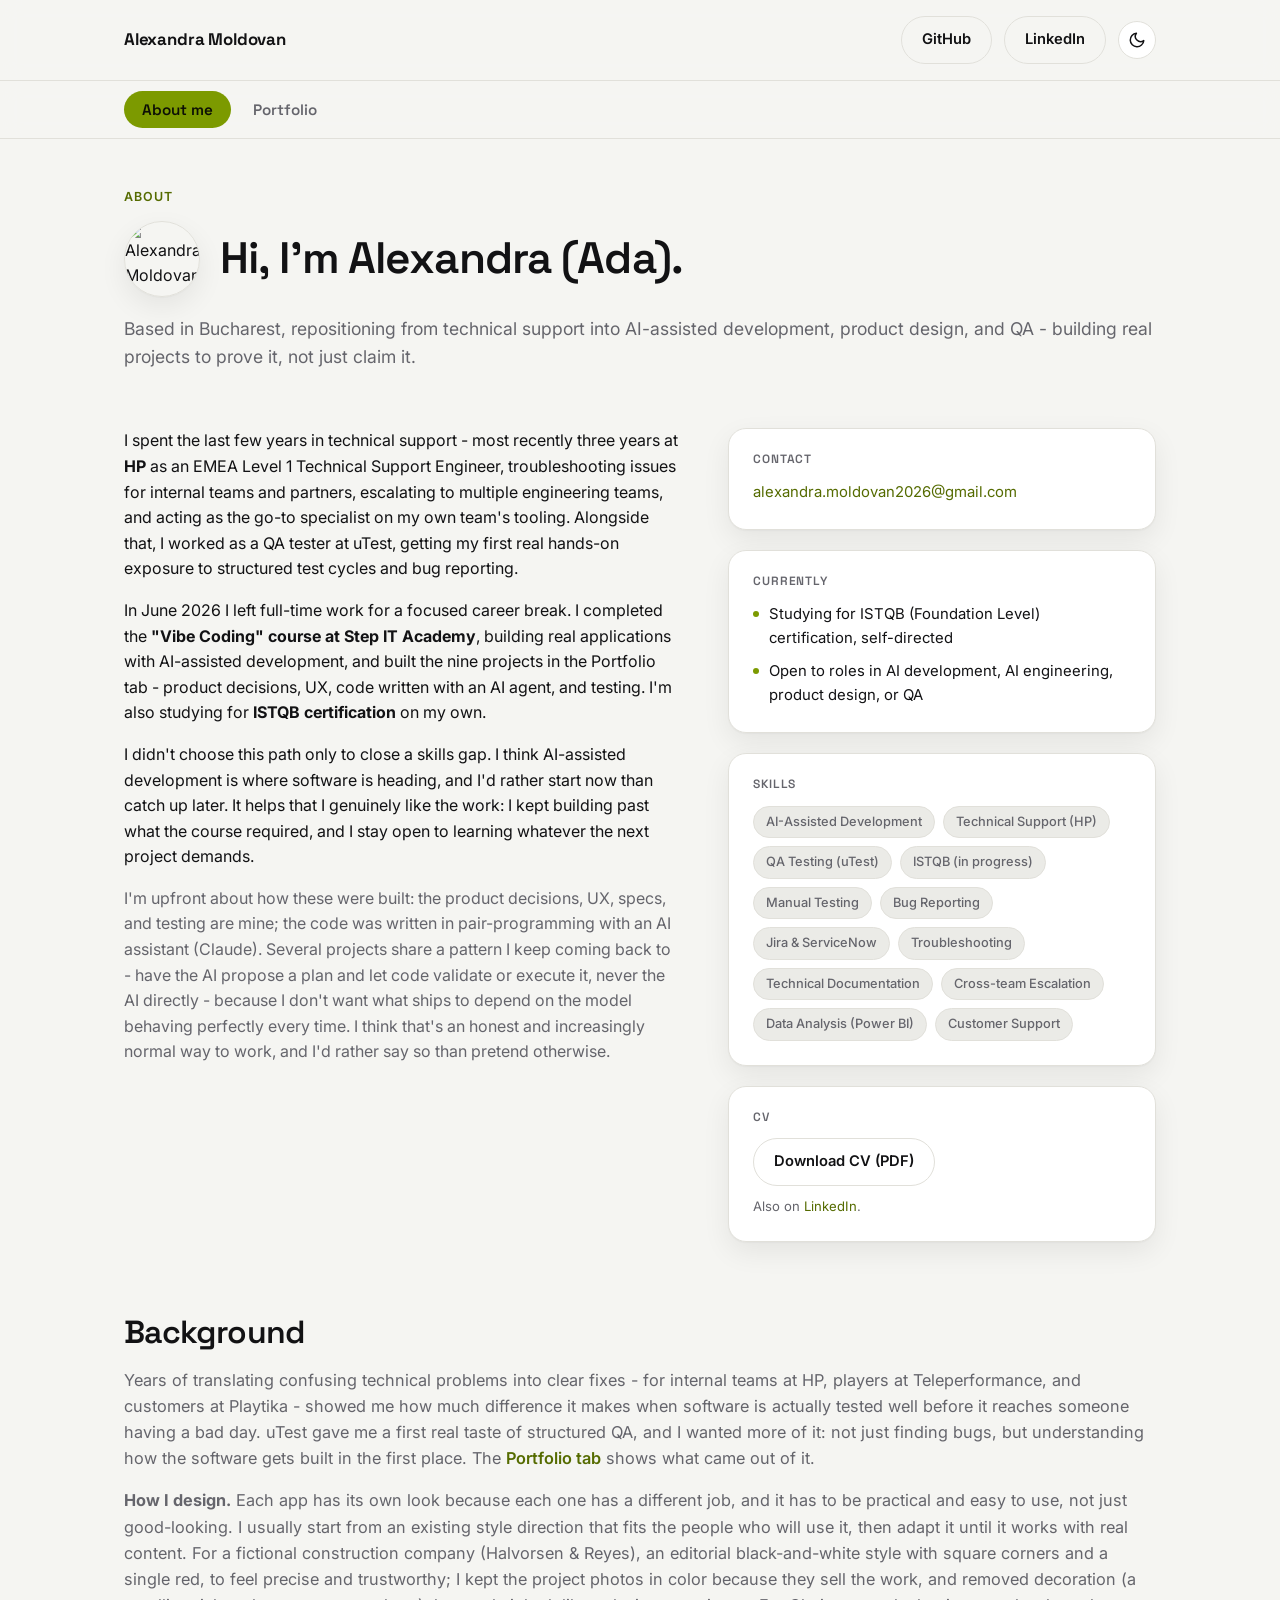
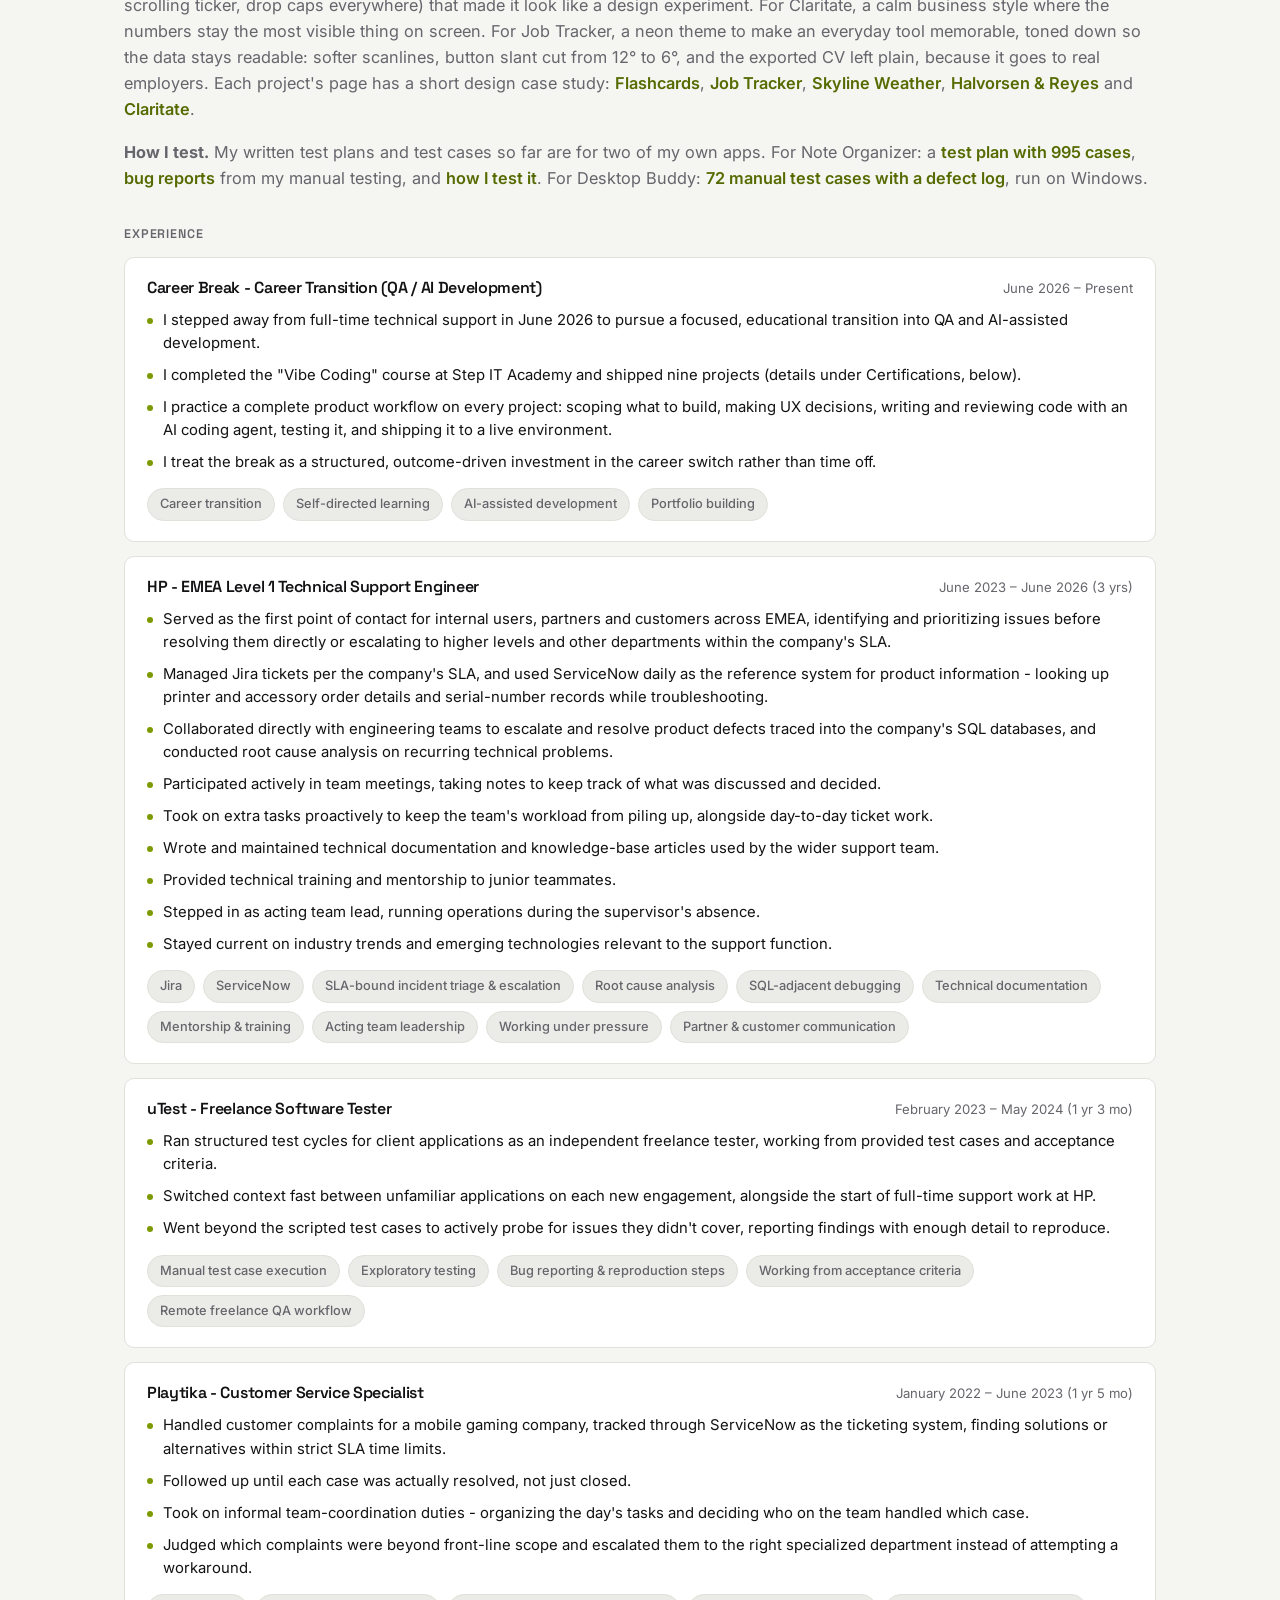
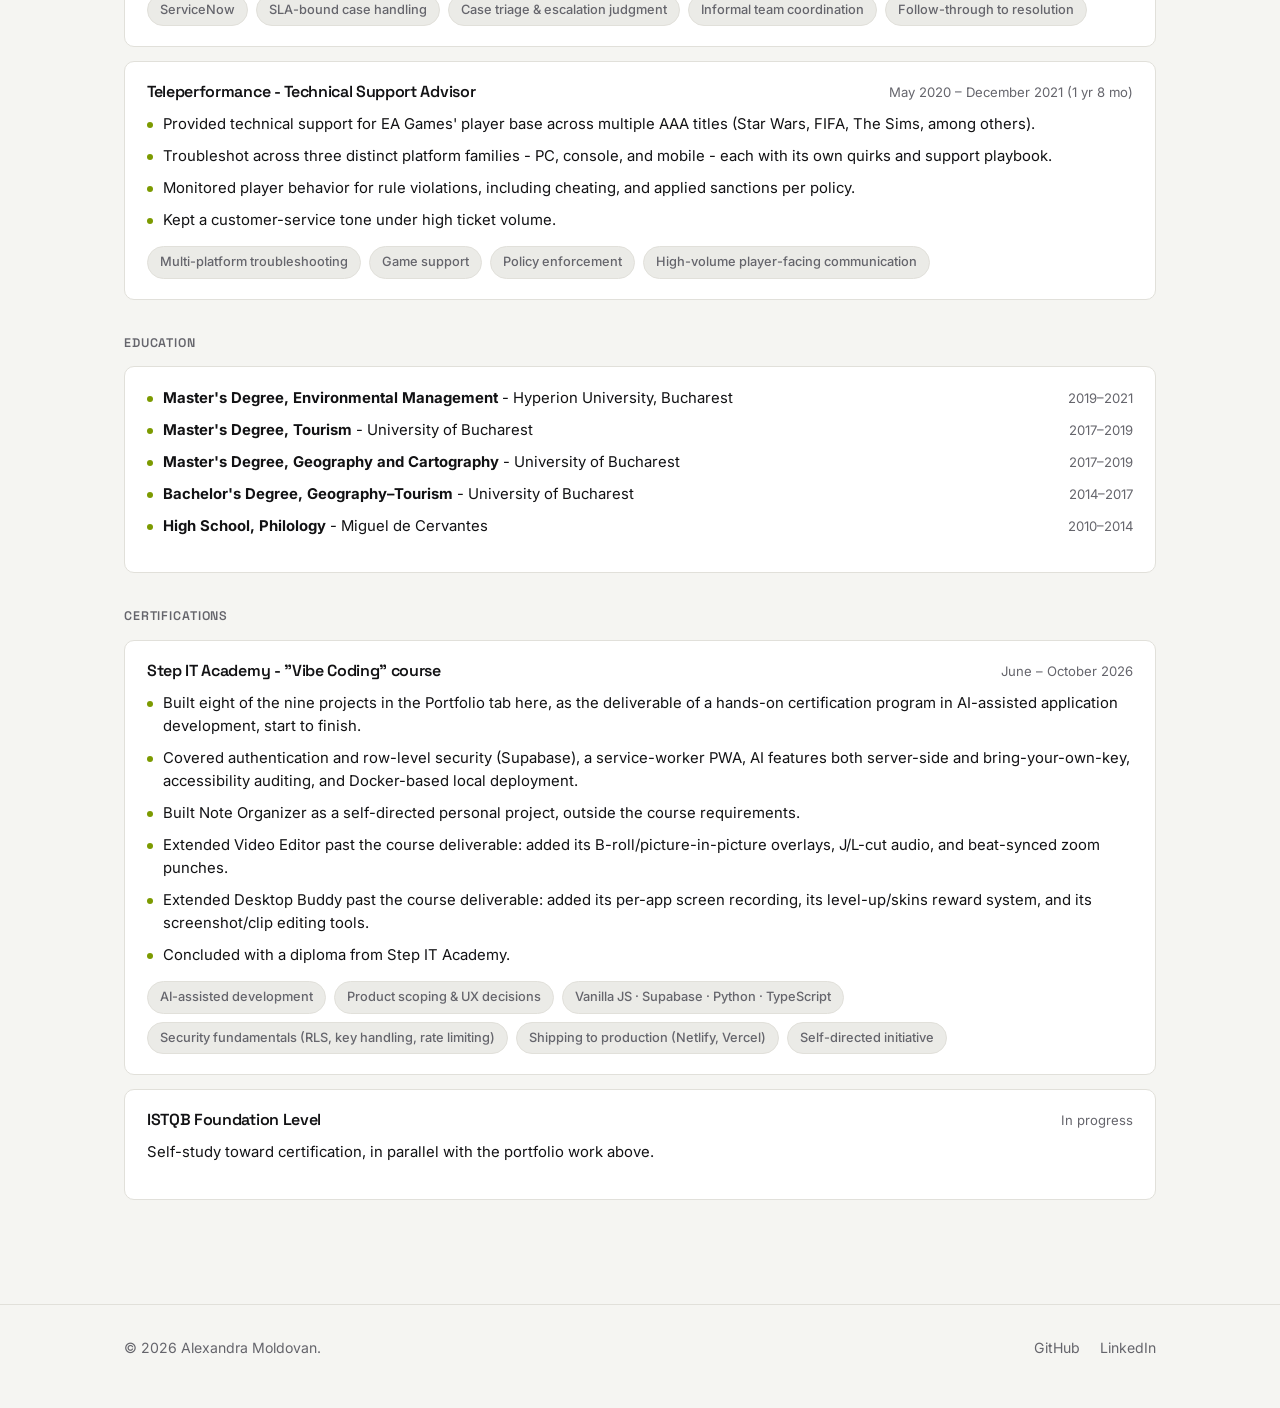
==== index.html @ 701dd420 "portfolio: Note Organizer first, then the design-led apps The Portfolio tab now lists Note Organizer" ====
<!doctype html>
<html lang="en">
<head>
<meta charset="UTF-8">
<meta name="viewport" content="width=device-width, initial-scale=1.0">
<title>Alexandra Moldovan - Portfolio</title>
<meta name="description" content="Nine self-built projects in product design, AI-assisted development and QA, by Alexandra Moldovan.">
<meta property="og:type" content="website">
<meta property="og:site_name" content="Alexandra Moldovan - Portfolio">
<meta property="og:url" content="https://alexandra-moldovan.netlify.app/">
<meta property="og:title" content="Alexandra Moldovan - Portfolio">
<meta property="og:description" content="Nine self-built projects in product design, AI-assisted development and QA, by Alexandra Moldovan.">
<meta property="og:image" content="https://alexandra-moldovan.netlify.app/images/og-cover.jpg">
<meta property="og:image:width" content="1200">
<meta property="og:image:height" content="630">
<meta name="twitter:card" content="summary_large_image">
<meta name="twitter:title" content="Alexandra Moldovan - Portfolio">
<meta name="twitter:description" content="Nine self-built projects in product design, AI-assisted development and QA, by Alexandra Moldovan.">
<meta name="twitter:image" content="https://alexandra-moldovan.netlify.app/images/og-cover.jpg">
<link rel="canonical" href="https://alexandra-moldovan.netlify.app/">

<link rel="stylesheet" href="styles.css">
<link rel="icon" href="favicon.svg" type="image/svg+xml">
</head>
<body>

<header class="site-header">
  <div class="wrap">
    <a href="index.html" class="brand">Alexandra Moldovan</a>
    <div class="header-actions">
      <a href="https://github.com/AlexandraMoldovan95" class="btn btn-ghost" target="_blank" rel="noopener">GitHub</a>
      <a href="https://www.linkedin.com/in/alexandra-moldovan-528152102/" class="btn btn-ghost" target="_blank" rel="noopener">LinkedIn</a>
      <button class="theme-toggle" type="button" aria-label="Toggle dark mode">
        <svg class="icon-moon" viewBox="0 0 24 24" fill="none" stroke="currentColor" stroke-width="2" stroke-linecap="round" stroke-linejoin="round"><path d="M21 12.79A9 9 0 1 1 11.21 3 7 7 0 0 0 21 12.79Z"/></svg>
        <svg class="icon-sun" viewBox="0 0 24 24" fill="none" stroke="currentColor" stroke-width="2" stroke-linecap="round" stroke-linejoin="round"><circle cx="12" cy="12" r="4"/><path d="M12 2v2M12 20v2M4.93 4.93l1.41 1.41M17.66 17.66l1.41 1.41M2 12h2M20 12h2M6.34 17.66l-1.41 1.41M19.07 4.93l-1.41 1.41"/></svg>
      </button>
    </div>
  </div>
</header>

<nav class="tabs-bar">
  <div class="wrap">
    <div class="tabs" role="tablist" aria-label="Site sections">
      <button class="tab-btn" role="tab" id="btn-about" data-tab="about" aria-selected="false">About me</button>
      <button class="tab-btn" role="tab" id="btn-portfolio" data-tab="portfolio" aria-selected="false">Portfolio</button>
    </div>
  </div>
</nav>

<main>
  <div class="wrap">

    <section id="panel-about" class="tab-panel" role="tabpanel" aria-labelledby="btn-about" hidden>
      <div class="tab-hero">
        <div class="eyebrow">About</div>
        <div class="identity-row">
          <img class="avatar" src="images/avatar.jpg" alt="Alexandra Moldovan">
          <h1 style="margin:0;">Hi, I'm Alexandra (Ada).</h1>
        </div>
        <p class="hero-lede">
          Based in Bucharest, repositioning from technical support into AI-assisted
          development, product design, and QA - building real projects to prove it,
          not just claim it.
        </p>
      </div>

      <div class="about-grid">
        <div class="about-bio">
          <p>
            I spent the last few years in technical support - most recently
            three years at <strong>HP</strong> as an EMEA Level&nbsp;1 Technical
            Support Engineer, troubleshooting issues for internal teams and
            partners, escalating to multiple engineering teams, and acting
            as the go-to specialist on my own team's tooling. Alongside that, I
            worked as a QA tester at uTest, getting my first
            real hands-on exposure to structured test cycles and bug reporting.
          </p>
          <p>
            In June 2026 I left full-time work for a focused career break. I
            completed the <strong>"Vibe Coding" course at Step IT Academy</strong>,
            building real applications with AI-assisted development, and built
            the nine projects in the Portfolio tab - product decisions, UX,
            code written with an AI agent, and testing.
            I'm also studying for <strong>ISTQB certification</strong> on my own.
          </p>
          <p>
            I didn't choose this path only to close a skills gap. I think
            AI-assisted development is where software is heading, and I'd
            rather start now than catch up later. It helps that I genuinely
            like the work: I kept building past what the course required, and
            I stay open to learning whatever the next project demands.
          </p>
          <p class="muted">
            I'm upfront about how these were built: the product decisions, UX,
            specs, and testing are mine; the code was written in
            pair-programming with an AI assistant (Claude). Several projects
            share a pattern I keep coming back to - have the AI propose a
            plan and let code validate or execute it, never the AI directly -
            because I don't want what ships to depend on the model behaving
            perfectly every time. I think that's an honest and increasingly
            normal way to work, and I'd rather say so than pretend otherwise.
          </p>
        </div>

        <div class="about-sidebar">
          <div class="about-card">
            <h2>Contact</h2>
            <p style="margin:0; font-size:0.93rem; color:var(--text);"><a href="mailto:alexandra.moldovan2026@gmail.com">alexandra.moldovan2026@<wbr>gmail.com</a></p><!-- <wbr>: on a 320px phone the address may break after the @ instead of widening the page -->
          </div>
          <div class="about-card">
            <h2>Currently</h2>
            <ul class="now-list">
              <li>Studying for ISTQB (Foundation Level) certification, self-directed</li>
              <li>Open to roles in AI development, AI engineering, product design, or QA</li>
            </ul>
          </div>
          <div class="about-card">
            <h2>Skills</h2>
            <div class="chip-row">
              <span class="chip">AI-Assisted Development</span>
              <span class="chip">Technical Support (HP)</span>
              <span class="chip">QA Testing (uTest)</span>
              <span class="chip">ISTQB (in progress)</span>
              <span class="chip">Manual Testing</span>
              <span class="chip">Bug Reporting</span>
              <span class="chip">Jira &amp; ServiceNow</span>
              <span class="chip">Troubleshooting</span>
              <span class="chip">Technical Documentation</span>
              <span class="chip">Cross-team Escalation</span>
              <span class="chip">Data Analysis (Power BI)</span>
              <span class="chip">Customer Support</span>
            </div>
          </div>
          <div class="about-card">
            <h2>CV</h2>
            <a href="cv/Alexandra-Moldovan-CV.pdf" class="btn btn-ghost" download>Download CV (PDF)</a>
            <p class="cv-note">Also on <a href="https://www.linkedin.com/in/alexandra-moldovan-528152102/" target="_blank" rel="noopener">LinkedIn</a>.</p>
          </div>
        </div>
      </div>

      <div class="cv-section">
        <div class="section-head">
          <h2>Background</h2>
          <p>
            Years of translating confusing technical problems into clear fixes
            - for internal teams at HP, players at Teleperformance, and
            customers at Playtika - showed me how much difference it makes
            when software is actually tested well before it reaches someone
            having a bad day. uTest gave me a first real taste of structured
            QA, and I wanted more of it: not just finding bugs, but
            understanding how the software gets built in the first place.
            The <a href="#portfolio">Portfolio tab</a> shows what came out of it.
          </p>
          <p>
            <strong>How I design.</strong> Each app has its own look because each one has a
            different job, and it has to be practical and easy to use, not just good-looking. I
            usually start from an existing style direction that fits the people who will use it,
            then adapt it until it works with real content. For a fictional construction company
            (Halvorsen &amp; Reyes), an editorial black-and-white style with square corners and a
            single red, to feel precise and trustworthy; I kept the project photos in color because
            they sell the work, and removed decoration (a scrolling ticker, drop caps everywhere)
            that made it look like a design experiment. For Claritate, a calm business style where
            the numbers stay the most visible thing on screen. For Job Tracker, a neon theme to make
            an everyday tool memorable, toned down so the data stays readable: softer scanlines,
            button slant cut from 12° to 6°, and the exported CV left plain, because it goes to real
            employers. Each project's page has a short design case study:
            <a href="projects/flashcards.html#case-study">Flashcards</a>,
            <a href="projects/job-tracker.html#case-study">Job Tracker</a>,
            <a href="projects/skyline-weather.html#case-study">Skyline Weather</a>,
            <a href="projects/halvorsen-reyes-builders.html#case-study">Halvorsen &amp; Reyes</a> and
            <a href="projects/claritate.html#case-study">Claritate</a>.
          </p>
          <p>
            <strong>How I test.</strong> My written test plans and test cases so far are for two of
            my own apps. For Note Organizer: a
            <a href="https://github.com/AlexandraMoldovan95/noteOrganizer/blob/main/qa/NoteOrganizer_TestPlan.xlsx" target="_blank" rel="noopener">test plan with 995 cases</a>,
            <a href="https://note-organizer-8f7772.netlify.app/bug-reports" target="_blank" rel="noopener">bug reports</a>
            from my manual testing, and
            <a href="https://note-organizer-8f7772.netlify.app/testing" target="_blank" rel="noopener">how I test it</a>.
            For Desktop Buddy:
            <a href="https://github.com/AlexandraMoldovan95/desktop-buddy/blob/main/docs/qa/Desktop-Buddy-Test-Cases.xlsx" target="_blank" rel="noopener">72 manual test cases with a defect log</a>,
            run on Windows.
          </p>
        </div>

        <div class="cv-block">
          <h3>Experience</h3>

          <article class="cv-entry">
            <div class="cv-entry-head">
              <h4>Career Break - Career Transition (QA / AI Development)</h4>
              <span class="cv-dates">June 2026 – Present</span>
            </div>
            <ul>
              <li>I stepped away from full-time technical support in June 2026 to pursue a focused, educational transition into QA and AI-assisted development.</li>
              <li>I completed the "Vibe Coding" course at Step&nbsp;IT Academy and shipped nine projects (details under Certifications, below).</li>
              <li>I practice a complete product workflow on every project: scoping what to build, making UX decisions, writing and reviewing code with an AI coding agent, testing it, and shipping it to a live environment.</li>
              <li>I treat the break as a structured, outcome-driven investment in the career switch rather than time off.</li>
            </ul>
            <div class="chip-row">
              <span class="chip">Career transition</span>
              <span class="chip">Self-directed learning</span>
              <span class="chip">AI-assisted development</span>
              <span class="chip">Portfolio building</span>
            </div>
          </article>

          <article class="cv-entry">
            <div class="cv-entry-head">
              <h4>HP - EMEA Level 1 Technical Support Engineer</h4>
              <span class="cv-dates">June 2023 – June 2026 (3 yrs)</span>
            </div>
            <ul>
              <li>Served as the first point of contact for internal users, partners and customers across EMEA, identifying and prioritizing issues before resolving them directly or escalating to higher levels and other departments within the company's SLA.</li>
              <li>Managed Jira tickets per the company's SLA, and used ServiceNow daily as the reference system for product information - looking up printer and accessory order details and serial-number records while troubleshooting.</li>
              <li>Collaborated directly with engineering teams to escalate and resolve product defects traced into the company's SQL databases, and conducted root cause analysis on recurring technical problems.</li>
              <li>Participated actively in team meetings, taking notes to keep track of what was discussed and decided.</li>
              <li>Took on extra tasks proactively to keep the team's workload from piling up, alongside day-to-day ticket work.</li>
              <li>Wrote and maintained technical documentation and knowledge-base articles used by the wider support team.</li>
              <li>Provided technical training and mentorship to junior teammates.</li>
              <li>Stepped in as acting team lead, running operations during the supervisor's absence.</li>
              <li>Stayed current on industry trends and emerging technologies relevant to the support function.</li>
            </ul>
            <div class="chip-row">
              <span class="chip">Jira</span>
              <span class="chip">ServiceNow</span>
              <span class="chip">SLA-bound incident triage &amp; escalation</span>
              <span class="chip">Root cause analysis</span>
              <span class="chip">SQL-adjacent debugging</span>
              <span class="chip">Technical documentation</span>
              <span class="chip">Mentorship &amp; training</span>
              <span class="chip">Acting team leadership</span>
              <span class="chip">Working under pressure</span>
              <span class="chip">Partner &amp; customer communication</span>
            </div>
          </article>

          <article class="cv-entry">
            <div class="cv-entry-head">
              <h4>uTest - Freelance Software Tester</h4>
              <span class="cv-dates">February 2023 – May 2024 (1 yr 3 mo)</span>
            </div>
            <ul>
              <li>Ran structured test cycles for client applications as an independent freelance tester, working from provided test cases and acceptance criteria.</li>
              <li>Switched context fast between unfamiliar applications on each new engagement, alongside the start of full-time support work at HP.</li>
              <li>Went beyond the scripted test cases to actively probe for issues they didn't cover, reporting findings with enough detail to reproduce.</li>
            </ul>
            <div class="chip-row">
              <span class="chip">Manual test case execution</span>
              <span class="chip">Exploratory testing</span>
              <span class="chip">Bug reporting &amp; reproduction steps</span>
              <span class="chip">Working from acceptance criteria</span>
              <span class="chip">Remote freelance QA workflow</span>
            </div>
          </article>

          <article class="cv-entry">
            <div class="cv-entry-head">
              <h4>Playtika - Customer Service Specialist</h4>
              <span class="cv-dates">January 2022 – June 2023 (1 yr 5 mo)</span>
            </div>
            <ul>
              <li>Handled customer complaints for a mobile gaming company, tracked through ServiceNow as the ticketing system, finding solutions or alternatives within strict SLA time limits.</li>
              <li>Followed up until each case was actually resolved, not just closed.</li>
              <li>Took on informal team-coordination duties - organizing the day's tasks and deciding who on the team handled which case.</li>
              <li>Judged which complaints were beyond front-line scope and escalated them to the right specialized department instead of attempting a workaround.</li>
            </ul>
            <div class="chip-row">
              <span class="chip">ServiceNow</span>
              <span class="chip">SLA-bound case handling</span>
              <span class="chip">Case triage &amp; escalation judgment</span>
              <span class="chip">Informal team coordination</span>
              <span class="chip">Follow-through to resolution</span>
            </div>
          </article>

          <article class="cv-entry">
            <div class="cv-entry-head">
              <h4>Teleperformance - Technical Support Advisor</h4>
              <span class="cv-dates">May 2020 – December 2021 (1 yr 8 mo)</span>
            </div>
            <ul>
              <li>Provided technical support for EA Games' player base across multiple AAA titles (Star Wars, FIFA, The Sims, among others).</li>
              <li>Troubleshot across three distinct platform families - PC, console, and mobile - each with its own quirks and support playbook.</li>
              <li>Monitored player behavior for rule violations, including cheating, and applied sanctions per policy.</li>
              <li>Kept a customer-service tone under high ticket volume.</li>
            </ul>
            <div class="chip-row">
              <span class="chip">Multi-platform troubleshooting</span>
              <span class="chip">Game support</span>
              <span class="chip">Policy enforcement</span>
              <span class="chip">High-volume player-facing communication</span>
            </div>
          </article>
        </div>

        <div class="cv-block">
          <h3>Education</h3>
          <article class="cv-entry">
            <ul class="cv-edu-list">
              <li>
                <div class="cv-edu-row">
                  <span><strong>Master's Degree, Environmental Management</strong> - Hyperion University, Bucharest</span>
                  <span class="cv-dates">2019–2021</span>
                </div>
              </li>
              <li>
                <div class="cv-edu-row">
                  <span><strong>Master's Degree, Tourism</strong> - University of Bucharest</span>
                  <span class="cv-dates">2017–2019</span>
                </div>
              </li>
              <li>
                <div class="cv-edu-row">
                  <span><strong>Master's Degree, Geography and Cartography</strong> - University of Bucharest</span>
                  <span class="cv-dates">2017–2019</span>
                </div>
              </li>
              <li>
                <div class="cv-edu-row">
                  <span><strong>Bachelor's Degree, Geography–Tourism</strong> - University of Bucharest</span>
                  <span class="cv-dates">2014–2017</span>
                </div>
              </li>
              <li>
                <div class="cv-edu-row">
                  <span><strong>High School, Philology</strong> - Miguel de Cervantes</span>
                  <span class="cv-dates">2010–2014</span>
                </div>
              </li>
            </ul>
          </article>
        </div>

        <div class="cv-block">
          <h3>Certifications</h3>
          <article class="cv-entry">
            <div class="cv-entry-head">
              <h4>Step IT Academy - "Vibe Coding" course</h4>
              <span class="cv-dates">June – October 2026</span>
            </div>
            <ul>
              <li>Built eight of the nine projects in the Portfolio tab here, as the deliverable of a hands-on certification program in AI-assisted application development, start to finish.</li>
              <li>Covered authentication and row-level security (Supabase), a service-worker PWA, AI features both server-side and bring-your-own-key, accessibility auditing, and Docker-based local deployment.</li>
              <li>Built Note Organizer as a self-directed personal project, outside the course requirements.</li>
              <li>Extended Video Editor past the course deliverable: added its B-roll/picture-in-picture overlays, J/L-cut audio, and beat-synced zoom punches.</li>
              <li>Extended Desktop Buddy past the course deliverable: added its per-app screen recording, its level-up/skins reward system, and its screenshot/clip editing tools.</li>
              <li>Concluded with a diploma from Step IT Academy.</li>
            </ul>
            <div class="chip-row">
              <span class="chip">AI-assisted development</span>
              <span class="chip">Product scoping &amp; UX decisions</span>
              <span class="chip">Vanilla JS · Supabase · Python · TypeScript</span>
              <span class="chip">Security fundamentals (RLS, key handling, rate limiting)</span>
              <span class="chip">Shipping to production (Netlify, Vercel)</span>
              <span class="chip">Self-directed initiative</span>
            </div>
          </article>

          <article class="cv-entry">
            <div class="cv-entry-head">
              <h4>ISTQB Foundation Level</h4>
              <span class="cv-dates">In progress</span>
            </div>
            <p>Self-study toward certification, in parallel with the portfolio work above.</p>
          </article>
        </div>
      </div>
    </section>

    <section id="panel-portfolio" class="tab-panel" role="tabpanel" aria-labelledby="btn-portfolio" hidden>
      <div class="tab-hero">
        <div class="eyebrow">Portfolio</div>
        <h1>Nine things I built, start to finish.</h1>
        <p class="hero-lede">Click any project for the full write-up: what it does, why it's built that way, and links to the code and live demo where one exists.</p>
      </div>

      <div class="project-list">

        <a class="project-row" href="projects/note-organizer.html">
          <div class="project-row-media"><img src="images/note-organizer.webp" alt="Note Organizer app screenshot" loading="lazy"></div>
          <div class="project-row-body">
            <div class="chip-row">
              <span class="chip chip-accent">Python</span>
              <span class="chip">Windows app</span>
              <span class="chip">Netlify (demo)</span>
              <span class="chip">Claude Code</span>
            </div>
            <h2>Note Organizer</h2>
            <p>A notes app for Windows that works offline: rich text, tables, checklists, repeating notes and a calendar. My most thoroughly tested project, including mutation testing - 1,455 small deliberate bugs, to check that the tests notice them. Still in development. Notes are saved as files on your computer; the project site and a browser demo are on Netlify.</p>
          </div>
          <div class="project-row-arrow"><span class="arrow-circle"><svg viewBox="0 0 24 24" fill="none" stroke="currentColor" stroke-width="2" stroke-linecap="round" stroke-linejoin="round"><path d="M5 12h14M13 6l6 6-6 6"/></svg></span></div>
        </a>

        <a class="project-row" href="projects/flashcards.html">
          <div class="project-row-media"><img src="images/flashcards.png" alt="Flashcards app screenshot" loading="lazy"></div>
          <div class="project-row-body">
            <div class="chip-row">
              <span class="chip chip-accent">Vanilla JS</span>
              <span class="chip">Data stays in your browser</span>
              <span class="chip">Netlify</span>
              <span class="chip">Your own AI key</span>
            </div>
            <h2>Flashcards</h2>
            <p>A study app that brings each card back just before you'd forget it (spaced repetition, the SM-2 method), and can write cards for you with AI if you add your own key. No account: your cards stay in your browser. Hosted on Netlify.</p>
          </div>
          <div class="project-row-arrow"><span class="arrow-circle"><svg viewBox="0 0 24 24" fill="none" stroke="currentColor" stroke-width="2" stroke-linecap="round" stroke-linejoin="round"><path d="M5 12h14M13 6l6 6-6 6"/></svg></span></div>
        </a>

        <a class="project-row" href="projects/skyline-weather.html">
          <div class="project-row-media"><img src="images/skyline-weather.webp" alt="Skyline Weather app screenshot" loading="lazy"></div>
          <div class="project-row-body">
            <div class="chip-row">
              <span class="chip chip-accent">Vanilla JS</span>
              <span class="chip">Data stays in your browser</span>
              <span class="chip">Netlify</span>
              <span class="chip">Your own API key</span>
            </div>
            <h2>Skyline Weather</h2>
            <p>Type in a city and get the live weather. Each visitor uses their own free weather key, so there's no shared key to leak or run out, and a demo with sample data needs no key at all. Hosted on Netlify.</p>
          </div>
          <div class="project-row-arrow"><span class="arrow-circle"><svg viewBox="0 0 24 24" fill="none" stroke="currentColor" stroke-width="2" stroke-linecap="round" stroke-linejoin="round"><path d="M5 12h14M13 6l6 6-6 6"/></svg></span></div>
        </a>

        <a class="project-row" href="projects/halvorsen-reyes-builders.html">
          <div class="project-row-media"><img src="images/halvorsen-reyes-builders.webp" alt="Halvorsen & Reyes Builders site screenshot" loading="lazy"></div>
          <div class="project-row-body">
            <div class="chip-row">
              <span class="chip chip-accent">Vanilla JS</span>
              <span class="chip">Supabase</span>
              <span class="chip">Netlify</span>
            </div>
            <h2>Halvorsen &amp; Reyes Builders</h2>
            <p>A one-page website for a fictional construction company, with a working quote form and a chatbot that only answers questions about the company (the AI is on for live demos; a scripted helper answers in between). Spam limits and data protection run on the server, and the AI key never reaches the browser. Data in Supabase; hosted on Netlify.</p>
          </div>
          <div class="project-row-arrow"><span class="arrow-circle"><svg viewBox="0 0 24 24" fill="none" stroke="currentColor" stroke-width="2" stroke-linecap="round" stroke-linejoin="round"><path d="M5 12h14M13 6l6 6-6 6"/></svg></span></div>
        </a>

        <a class="project-row" href="projects/desktop-buddy.html">
          <div class="project-row-media"><img src="images/desktop-buddy.png" alt="Desktop Buddy app screenshot" loading="lazy"></div>
          <div class="project-row-body">
            <div class="chip-row">
              <span class="chip chip-accent">Electron</span>
              <span class="chip">Windows app</span>
              <span class="chip">Netlify (demo)</span>
            </div>
            <h2>Desktop Buddy</h2>
            <p>A small Windows helper for testers: it records only the app you're testing, starts and stops on its own, and cuts the run into short video clips. Runs on your computer; a browser demo is on Netlify.</p>
          </div>
          <div class="project-row-arrow"><span class="arrow-circle"><svg viewBox="0 0 24 24" fill="none" stroke="currentColor" stroke-width="2" stroke-linecap="round" stroke-linejoin="round"><path d="M5 12h14M13 6l6 6-6 6"/></svg></span></div>
        </a>

        <a class="project-row" href="projects/job-tracker.html">
          <div class="project-row-media"><img src="images/job-tracker.webp" alt="Job Tracker app screenshot" loading="lazy"></div>
          <div class="project-row-body">
            <div class="chip-row">
              <span class="chip chip-accent">Vanilla JS</span>
              <span class="chip">Supabase</span>
              <span class="chip">Netlify</span>
              <span class="chip">Installable (PWA)</span>
              <span class="chip">Stripe (test mode)</span>
            </div>
            <h2>Job Tracker</h2>
            <p>Track job applications, companies and replies in one place. Each person sees only their own data, and the database itself enforces that, not just the screen. A test-mode Stripe button shows a checkout; no real payment. Data in Supabase; hosted on Netlify.</p>
          </div>
          <div class="project-row-arrow"><span class="arrow-circle"><svg viewBox="0 0 24 24" fill="none" stroke="currentColor" stroke-width="2" stroke-linecap="round" stroke-linejoin="round"><path d="M5 12h14M13 6l6 6-6 6"/></svg></span></div>
        </a>

        <a class="project-row" href="projects/claritate.html">
          <div class="project-row-media"><img src="images/claritate.jpg" alt="Claritate app screenshot" loading="lazy" style="object-position: left center;"></div>
          <div class="project-row-body">
            <div class="chip-row">
              <span class="chip chip-accent">TypeScript</span>
              <span class="chip">Vercel</span>
              <span class="chip">Upstash Redis</span>
              <span class="chip">UI in Romanian</span>
            </div>
            <h2>Claritate</h2>
            <p>Upload a sales spreadsheet (CSV or Excel) and get six ready-made dashboards, a pivot table and a comparison of two files. It cleans the data by itself and answers questions in Romanian - all by code, no AI model involved.</p>
          </div>
          <div class="project-row-arrow"><span class="arrow-circle"><svg viewBox="0 0 24 24" fill="none" stroke="currentColor" stroke-width="2" stroke-linecap="round" stroke-linejoin="round"><path d="M5 12h14M13 6l6 6-6 6"/></svg></span></div>
        </a>

        <a class="project-row" href="projects/document-embedding-studio.html">
          <div class="project-row-media">
            <svg class="pipeline-diagram" viewBox="0 0 960 600" preserveAspectRatio="xMidYMid slice" xmlns="http://www.w3.org/2000/svg" role="img" aria-label="Document ingestion pipeline: document to chunks to embeddings to vector database">
              <rect x="0" y="0" width="960" height="600" fill="var(--surface-2)"/>
              <g fill="var(--border)">
                <circle cx="60" cy="60" r="2"/><circle cx="120" cy="60" r="2"/><circle cx="180" cy="60" r="2"/>
                <circle cx="60" cy="120" r="2"/><circle cx="120" cy="120" r="2"/><circle cx="180" cy="120" r="2"/>
                <circle cx="780" cy="480" r="2"/><circle cx="840" cy="480" r="2"/><circle cx="900" cy="480" r="2"/>
                <circle cx="780" cy="540" r="2"/><circle cx="840" cy="540" r="2"/><circle cx="900" cy="540" r="2"/>
              </g>
              <line x1="150" y1="300" x2="810" y2="300" stroke="var(--border)" stroke-width="2" stroke-dasharray="2 8" stroke-linecap="round"/>
              <g transform="translate(80,230)">
                <rect x="0" y="0" width="110" height="140" rx="10" fill="var(--surface)" stroke="var(--border)" stroke-width="2"/>
                <path d="M70 0 L110 40 L70 40 Z" fill="var(--border)"/>
                <line x1="20" y1="60" x2="90" y2="60" stroke="var(--text-muted)" stroke-width="4" stroke-linecap="round"/>
                <line x1="20" y1="78" x2="90" y2="78" stroke="var(--text-muted)" stroke-width="4" stroke-linecap="round" opacity="0.7"/>
                <line x1="20" y1="96" x2="70" y2="96" stroke="var(--text-muted)" stroke-width="4" stroke-linecap="round" opacity="0.5"/>
              </g>
              <text x="135" y="410" text-anchor="middle" font-family="Space Grotesk, sans-serif" font-size="22" font-weight="600" fill="var(--text)">Document</text>
              <text x="135" y="434" text-anchor="middle" font-family="Inter, sans-serif" font-size="15" fill="var(--text-muted)">PDF · DOCX · MD · TXT</text>
              <path d="M 220 300 L 262 300" stroke="var(--text-muted)" stroke-width="2.5" marker-end="url(#arrowhead)"/>
              <g transform="translate(300,255)">
                <rect x="18" y="0" width="90" height="34" rx="7" fill="var(--surface)" stroke="var(--border)" stroke-width="2"/>
                <rect x="8" y="42" width="90" height="34" rx="7" fill="var(--surface)" stroke="var(--border)" stroke-width="2"/>
                <rect x="0" y="84" width="90" height="34" rx="7" fill="var(--surface)" stroke="var(--accent)" stroke-width="2.5"/>
              </g>
              <text x="355" y="410" text-anchor="middle" font-family="Space Grotesk, sans-serif" font-size="22" font-weight="600" fill="var(--text)">Chunks</text>
              <text x="355" y="434" text-anchor="middle" font-family="Inter, sans-serif" font-size="15" fill="var(--text-muted)">overlapping windows</text>
              <path d="M 440 300 L 482 300" stroke="var(--text-muted)" stroke-width="2.5" marker-end="url(#arrowhead)"/>
              <g transform="translate(520,240)">
                <circle cx="60" cy="60" r="58" fill="none" stroke="var(--border)" stroke-width="2"/>
                <circle cx="60" cy="60" r="5" fill="var(--accent)"/>
                <circle cx="90" cy="30" r="5" fill="var(--accent)"/>
                <circle cx="30" cy="35" r="5" fill="var(--accent)"/>
                <circle cx="95" cy="85" r="5" fill="var(--accent)"/>
                <circle cx="25" cy="90" r="5" fill="var(--accent)"/>
                <line x1="60" y1="60" x2="90" y2="30" stroke="var(--accent)" stroke-width="1.5" opacity="0.6"/>
                <line x1="60" y1="60" x2="30" y2="35" stroke="var(--accent)" stroke-width="1.5" opacity="0.6"/>
                <line x1="60" y1="60" x2="95" y2="85" stroke="var(--accent)" stroke-width="1.5" opacity="0.6"/>
                <line x1="60" y1="60" x2="25" y2="90" stroke="var(--accent)" stroke-width="1.5" opacity="0.6"/>
              </g>
              <text x="580" y="410" text-anchor="middle" font-family="Space Grotesk, sans-serif" font-size="22" font-weight="600" fill="var(--text)">Embed</text>
              <text x="580" y="434" text-anchor="middle" font-family="Inter, sans-serif" font-size="15" fill="var(--text-muted)">local model, 384-dim</text>
              <path d="M 668 300 L 710 300" stroke="var(--text-muted)" stroke-width="2.5" marker-end="url(#arrowhead)"/>
              <g transform="translate(740,235)">
                <path d="M0 18 a60 18 0 1 0 120 0 a60 18 0 1 0 -120 0" fill="var(--surface)" stroke="var(--border)" stroke-width="2"/>
                <path d="M0 18 L0 110 a60 18 0 0 0 120 0 L120 18" fill="var(--surface)" stroke="var(--border)" stroke-width="2"/>
                <path d="M0 18 a60 18 0 0 0 120 0" fill="none" stroke="var(--border)" stroke-width="2"/>
                <path d="M0 64 a60 18 0 0 0 120 0" fill="none" stroke="var(--accent)" stroke-width="2" opacity="0.8"/>
              </g>
              <text x="800" y="410" text-anchor="middle" font-family="Space Grotesk, sans-serif" font-size="22" font-weight="600" fill="var(--text)">Vector DB</text>
              <text x="800" y="434" text-anchor="middle" font-family="Inter, sans-serif" font-size="15" fill="var(--text-muted)">ChromaDB, persistent</text>
              <defs>
                <marker id="arrowhead" markerWidth="10" markerHeight="10" refX="6" refY="3" orient="auto">
                  <path d="M0,0 L6,3 L0,6 Z" fill="var(--text-muted)"/>
                </marker>
              </defs>
            </svg>
          </div>
          <div class="project-row-body">
            <div class="chip-row">
              <span class="chip chip-accent">Docker</span>
              <span class="chip">ChromaDB</span>
              <span class="chip">Netlify (demo)</span>
              <span class="chip">Your own AI key</span>
            </div>
            <h2>Document Embedding Studio</h2>
            <p>Drop in your own documents (PDF, Word, notes), then search them or ask an AI questions that it answers from those files. Everything is prepared on your own computer (the first half of a RAG pipeline). The full app runs locally in Docker; a walkthrough with sample data is on Netlify.</p>
          </div>
          <div class="project-row-arrow"><span class="arrow-circle"><svg viewBox="0 0 24 24" fill="none" stroke="currentColor" stroke-width="2" stroke-linecap="round" stroke-linejoin="round"><path d="M5 12h14M13 6l6 6-6 6"/></svg></span></div>
        </a>

        <a class="project-row" href="projects/video-editor.html">
          <div class="project-row-media"><img src="images/video-editor.jpg" alt="Video Editor app screenshot" loading="lazy"></div>
          <div class="project-row-body">
            <div class="chip-row">
              <span class="chip chip-accent">Python</span>
              <span class="chip">FastAPI</span>
              <span class="chip">ffmpeg</span>
              <span class="chip">Vercel (demo)</span>
            </div>
            <h2>Video Editor</h2>
            <p>Turns your raw clips and photos into a short vertical video for social media. The AI proposes the edit; the code checks it and renders it with ffmpeg, so a bad AI answer is caught before anything is rendered. The full app runs on your computer (it needs ffmpeg and your own Anthropic key); a demo of the screens and edit plans is on Vercel.</p>
          </div>
          <div class="project-row-arrow"><span class="arrow-circle"><svg viewBox="0 0 24 24" fill="none" stroke="currentColor" stroke-width="2" stroke-linecap="round" stroke-linejoin="round"><path d="M5 12h14M13 6l6 6-6 6"/></svg></span></div>
        </a>

      </div>
    </section>

  </div>
</main>

<footer class="site-footer">
  <div class="wrap">
    <span>&copy; 2026 Alexandra Moldovan.</span>
    <div class="footer-links">
      <a href="https://github.com/AlexandraMoldovan95" target="_blank" rel="noopener">GitHub</a>
      <a href="https://www.linkedin.com/in/alexandra-moldovan-528152102/" target="_blank" rel="noopener">LinkedIn</a>
    </div>
  </div>
</footer>

<script src="script.js"></script>
</body>
</html>
---- styles.css ----
/* ============================================================
   Alexandra Moldovan - Portfolio
   Shared styles for the hub and every project detail page.
   ============================================================ */

@import url('https://fonts.googleapis.com/css2?family=Space+Grotesk:wght@500;600;700&family=Inter:wght@400;500;600;700&display=swap');

:root {
  --bg: #f5f5f2;
  --surface: #ffffff;
  --surface-2: #ebebe7;
  --border: #e1e0da;
  --text: #121214;
  --text-muted: #65656c;
  --accent: #7c9a00;
  /* The accent as TEXT (links, eyebrows, accent chips). #7c9a00 is fine as a button background
     with dark text, but as text on the light page it measured 2.97:1; this darker olive passes AA. */
  --accent-text: #556b00;
  --accent-bright: #a6d60d;
  --accent-ink: #0c0f05;
  --accent-soft: #eef6d2;
  --shadow: 0 1px 2px rgba(18, 18, 20, 0.04), 0 10px 28px rgba(18, 18, 20, 0.07);
  --radius-sm: 10px;
  --radius-md: 18px;
  --radius-lg: 26px;
  --max-width: 1080px;
  --ease: cubic-bezier(0.22, 1, 0.36, 1);
  color-scheme: light;
}

:root[data-theme="dark"] {
  --accent-text: #c6ff4d;
  --bg: #0a0b0d;
  --surface: #15171a;
  --surface-2: #1d2023;
  --border: #292c30;
  --text: #f2f3ef;
  --text-muted: #9a9da4;
  --accent: #c6ff4d;
  --accent-bright: #c6ff4d;
  --accent-ink: #0a0b05;
  --accent-soft: #212c0c;
  --shadow: 0 1px 2px rgba(0, 0, 0, 0.35), 0 16px 36px rgba(0, 0, 0, 0.4);
  color-scheme: dark;
}

@media (prefers-color-scheme: dark) {
  :root:not([data-theme="light"]) {
    --accent-text: #c6ff4d;
    --bg: #0a0b0d;
    --surface: #15171a;
    --surface-2: #1d2023;
    --border: #292c30;
    --text: #f2f3ef;
    --text-muted: #9a9da4;
    --accent: #c6ff4d;
    --accent-bright: #c6ff4d;
    --accent-ink: #0a0b05;
    --accent-soft: #212c0c;
    --shadow: 0 1px 2px rgba(0, 0, 0, 0.35), 0 16px 36px rgba(0, 0, 0, 0.4);
    color-scheme: dark;
  }
}

* { box-sizing: border-box; }
html { scroll-behavior: smooth; }

@media (prefers-reduced-motion: reduce) {
  html { scroll-behavior: auto; }
  * { animation-duration: 0.001ms !important; animation-iteration-count: 1 !important; transition-duration: 0.001ms !important; }
}

body {
  margin: 0;
  background: var(--bg);
  color: var(--text);
  font-family: 'Inter', -apple-system, BlinkMacSystemFont, 'Segoe UI', sans-serif;
  font-size: 16px;
  line-height: 1.6;
  -webkit-font-smoothing: antialiased;
  transition: background-color 0.2s ease, color 0.2s ease;
}

h1, h2, h3, h4 {
  font-family: 'Space Grotesk', 'Inter', sans-serif;
  font-weight: 600;
  line-height: 1.15;
  margin: 0 0 0.5em;
  letter-spacing: -0.02em;
}

p { margin: 0 0 1em; }
a { color: var(--accent-text); text-decoration: none; }
:root[data-theme="dark"] a,
@media (prefers-color-scheme: dark) { a { color: var(--accent-text); } }
a:hover { text-decoration: underline; }
code { background: var(--surface-2); padding: 0.1em 0.4em; border-radius: 4px; font-size: 0.9em; }
img { max-width: 100%; display: block; }

.wrap {
  max-width: var(--max-width);
  margin: 0 auto;
  padding: 0 24px;
}

/* ---------- Header ---------- */

.site-header {
  position: sticky;
  top: 0;
  z-index: 30;
  background: color-mix(in srgb, var(--bg) 85%, transparent);
  backdrop-filter: blur(10px);
  border-bottom: 1px solid var(--border);
}

.site-header .wrap {
  display: flex;
  align-items: center;
  justify-content: space-between;
  padding-top: 16px;
  padding-bottom: 16px;
  gap: 16px;
}

.brand {
  font-family: 'Space Grotesk', sans-serif;
  font-weight: 700;
  font-size: 1.05rem;
  color: var(--text);
  letter-spacing: -0.01em;
}
.brand:hover { text-decoration: none; opacity: 0.8; }

.header-actions { display: flex; align-items: center; gap: 12px; }
/* Phones: GitHub, LinkedIn and the theme button need 255px at full size, which pushed the
   page sideways below 375px. Smaller buttons fit beside the name from about 330px; below
   that the buttons move under the name instead of sticking out. flex-basis 0 lets the name
   break onto two lines before the buttons wrap (wrapping goes by the name's full width
   otherwise); flex-grow 1 puts it back on one line once it has a row to itself. */
@media (max-width: 420px) {
  .site-header .wrap { flex-wrap: wrap; gap: 8px 12px; }
  .brand { flex: 1 1 0; }
  .header-actions { gap: 8px; }
  .header-actions .btn { padding: 8px 12px; font-size: 0.85rem; }
}

.theme-toggle {
  display: inline-flex;
  align-items: center;
  justify-content: center;
  width: 38px;
  height: 38px;
  border-radius: 50%;
  border: 1px solid var(--border);
  background: var(--surface);
  cursor: pointer;
  color: var(--text);
  transition: border-color 0.15s var(--ease), transform 0.15s var(--ease);
}
.theme-toggle:hover { border-color: var(--accent); transform: translateY(-1px) rotate(-8deg); }
.theme-toggle svg { width: 18px; height: 18px; }
.theme-toggle .icon-sun { display: none; }
:root[data-theme="dark"] .theme-toggle .icon-moon { display: none; }
:root[data-theme="dark"] .theme-toggle .icon-sun { display: block; }

/* ---------- Tabs ---------- */

.tabs-bar {
  position: sticky;
  top: 70px;
  z-index: 25;
  background: color-mix(in srgb, var(--bg) 85%, transparent);
  backdrop-filter: blur(10px);
  border-bottom: 1px solid var(--border);
}

.tabs {
  display: flex;
  gap: 4px;
  padding: 10px 0;
}

.tab-btn {
  appearance: none;
  border: none;
  background: transparent;
  color: var(--text-muted);
  font-family: 'Space Grotesk', sans-serif;
  font-weight: 600;
  font-size: 0.95rem;
  padding: 9px 18px;
  border-radius: 999px;
  cursor: pointer;
  transition: background-color 0.18s var(--ease), color 0.18s var(--ease);
}

.tab-btn:hover { color: var(--text); background: var(--surface-2); }

.tab-btn[aria-selected="true"] {
  background: var(--accent);
  color: var(--accent-ink);
}

.tab-panel { animation: panel-in 0.32s var(--ease); }
.tab-panel[hidden] { display: none; }

@keyframes panel-in {
  from { opacity: 0; transform: translateY(8px); }
  to { opacity: 1; transform: translateY(0); }
}

/* ---------- Buttons / chips ---------- */

.btn {
  display: inline-flex;
  align-items: center;
  gap: 8px;
  padding: 11px 20px;
  border-radius: 999px;
  font-weight: 600;
  font-size: 0.92rem;
  border: 1px solid transparent;
  cursor: pointer;
  transition: transform 0.15s var(--ease), opacity 0.15s var(--ease), border-color 0.15s var(--ease);
}
.btn:hover { text-decoration: none; transform: translateY(-1px); }

.btn-accent { background: var(--accent); color: var(--accent-ink); }
.btn-accent:hover { opacity: 0.9; }

.btn-ghost { background: transparent; color: var(--text); border-color: var(--border); }
.btn-ghost:hover { border-color: var(--accent); color: var(--accent-text); }

.btn-disabled, .btn-disabled:hover {
  opacity: 0.5;
  cursor: not-allowed;
  transform: none;
  border-color: var(--border);
  color: var(--text-muted);
  text-decoration: none;
}

.chip {
  display: inline-flex;
  align-items: center;
  padding: 5px 12px;
  border-radius: 999px;
  background: var(--surface-2);
  color: var(--text-muted);
  font-size: 0.8rem;
  font-weight: 500;
  border: 1px solid var(--border);
}
.chip-accent { background: var(--accent-soft); color: var(--accent-text); border-color: transparent; }
.chip-row { display: flex; flex-wrap: wrap; gap: 8px; }

/* ---------- Section scaffolding / tab-hero ---------- */

main > .wrap, .tab-panel { padding-top: 0; }

.tab-hero { padding: 48px 0 40px; }

.identity-row {
  display: flex;
  align-items: center;
  gap: 20px;
  margin-bottom: 18px;
}

.avatar {
  width: 76px;
  height: 76px;
  border-radius: 50%;
  object-fit: cover;
  border: 1px solid var(--border);
  box-shadow: var(--shadow);
  flex: none;
}

.avatar-placeholder {
  width: 76px;
  height: 76px;
  border-radius: 50%;
  flex: none;
  display: flex;
  align-items: center;
  justify-content: center;
  background: var(--accent-soft);
  color: var(--accent-text);
  font-family: 'Space Grotesk', sans-serif;
  font-weight: 700;
  font-size: 1.4rem;
  border: 1px solid var(--border);
}

.eyebrow {
  text-transform: uppercase;
  letter-spacing: 0.08em;
  font-size: 0.78rem;
  font-weight: 600;
  color: var(--accent-text);
  margin-bottom: 14px;
}
.tab-hero h1 { font-size: clamp(1.9rem, 4vw, 2.75rem); }
.hero-lede { font-size: 1.1rem; color: var(--text-muted); }


/* ---------- About ---------- */

.about-grid {
  display: grid;
  grid-template-columns: 1.3fr 1fr;
  gap: 48px;
  align-items: start;
  padding-bottom: 72px;
}

.about-bio p { color: var(--text); }
.about-bio p.muted { color: var(--text-muted); }

.about-card {
  background: var(--surface);
  border: 1px solid var(--border);
  border-radius: var(--radius-md);
  padding: 24px;
  box-shadow: var(--shadow);
}
.about-card + .about-card { margin-top: 20px; }

/* Card labels are h2 (next level after the About tab's h1); they only look small. */
.about-card h2 {
  font-size: 0.75rem;
  text-transform: uppercase;
  letter-spacing: 0.07em;
  color: var(--text-muted);
  margin-bottom: 14px;
}

.now-list { list-style: none; margin: 0; padding: 0; display: grid; gap: 10px; }
.now-list li { display: flex; gap: 10px; font-size: 0.93rem; color: var(--text); }
.now-list li::before {
  content: '';
  flex: none;
  width: 6px;
  height: 6px;
  border-radius: 50%;
  background: var(--accent);
  margin-top: 8px;
}

.cv-note { font-size: 0.82rem; color: var(--text-muted); margin: 10px 0 0; }

@media (max-width: 760px) {
  .about-grid { grid-template-columns: 1fr; }
}

.cv-section { padding-bottom: 48px; }
.cv-section .section-head p + p { margin-top: 14px; }
.cv-section .section-head a { color: var(--accent-text); font-weight: 600; }

.cv-block { margin-top: 36px; }
.cv-block > h3 {
  font-size: 0.78rem;
  text-transform: uppercase;
  letter-spacing: 0.07em;
  color: var(--text-muted);
  margin-bottom: 16px;
}

.cv-entry {
  background: var(--surface);
  border: 1px solid var(--border);
  border-radius: var(--radius-sm);
  padding: 20px 22px;
}
.cv-entry + .cv-entry { margin-top: 14px; }

.cv-entry-head {
  display: flex;
  justify-content: space-between;
  align-items: baseline;
  gap: 12px;
  flex-wrap: wrap;
  margin-bottom: 10px;
}
.cv-entry-head h4 { font-size: 1rem; margin: 0; color: var(--text); }
.cv-dates { font-size: 0.82rem; color: var(--text-muted); white-space: nowrap; }

.cv-entry p { font-size: 0.93rem; color: var(--text); line-height: 1.6; margin: 0 0 14px; }
.cv-entry ul {
  list-style: none;
  margin: 0 0 14px;
  padding: 0;
  display: grid;
  gap: 9px;
}
.cv-entry ul li {
  font-size: 0.93rem;
  color: var(--text);
  line-height: 1.55;
  padding-left: 16px;
  position: relative;
}
.cv-entry ul li::before {
  content: '';
  position: absolute;
  left: 0;
  top: 0.6em;
  width: 6px;
  height: 6px;
  border-radius: 50%;
  background: var(--accent);
}
.cv-entry .chip-row { margin-top: 2px; }

.cv-edu-list { list-style: none; margin: 0; padding: 0; display: grid; gap: 12px; }
.cv-edu-list li {
  font-size: 0.93rem;
  color: var(--text);
  padding-left: 16px;
  position: relative;
}
.cv-edu-list li::before {
  content: '';
  position: absolute;
  left: 0;
  top: 0.55em;
  width: 6px;
  height: 6px;
  border-radius: 50%;
  background: var(--accent);
}
.cv-edu-row {
  display: flex;
  justify-content: space-between;
  align-items: baseline;
  gap: 12px;
  flex-wrap: wrap;
}

/* Staggered entrance when the About tab activates. [hidden] -> display:none
   means this plays from scratch every time the panel is shown (same trick
   .tab-panel's own panel-in animation already relies on) - no JS needed.
   Short and gentle on purpose: this is a professional portfolio, not a
   landing page, so the motion should read as polish, not a showpiece. */
@keyframes about-fade-up {
  from { opacity: 0; transform: translateY(14px); }
  to { opacity: 1; transform: translateY(0); }
}
#panel-about .identity-row,
#panel-about .hero-lede,
#panel-about .about-bio > p,
#panel-about .about-sidebar .about-card {
  animation: about-fade-up 0.5s var(--ease) both;
}
#panel-about .identity-row { animation-delay: 0.02s; }
#panel-about .hero-lede { animation-delay: 0.08s; }
#panel-about .about-bio > p:nth-child(1) { animation-delay: 0.14s; }
#panel-about .about-bio > p:nth-child(2) { animation-delay: 0.19s; }
#panel-about .about-bio > p:nth-child(3) { animation-delay: 0.24s; }
#panel-about .about-sidebar .about-card:nth-child(1) { animation-delay: 0.16s; }
#panel-about .about-sidebar .about-card:nth-child(2) { animation-delay: 0.22s; }
#panel-about .about-sidebar .about-card:nth-child(3) { animation-delay: 0.28s; }
#panel-about .about-sidebar .about-card:nth-child(4) { animation-delay: 0.34s; }
#panel-about .about-sidebar .about-card:nth-child(5) { animation-delay: 0.40s; }

/* ---------- Project list (stacked rows) ---------- */

.project-list {
  display: flex;
  flex-direction: column;
  gap: 18px;
  padding-bottom: 72px;
}

.project-row {
  display: flex;
  align-items: stretch;
  gap: 0;
  background: var(--surface);
  border: 1px solid var(--border);
  border-radius: var(--radius-md);
  overflow: hidden;
  box-shadow: var(--shadow);
  color: inherit;
  transition: transform 0.28s var(--ease), border-color 0.28s var(--ease), box-shadow 0.28s var(--ease);
}

/* Scroll-reveal: JS adds .reveal just before observing, so content is fully
   visible by default (no JS / no IntersectionObserver = no animation, not
   invisible content). .is-visible then plays the entrance. */
.project-row.reveal { opacity: 0; transform: translateY(16px); }
.project-row.reveal.is-visible {
  opacity: 1;
  transform: translateY(0);
  transition: transform 0.5s var(--ease), border-color 0.28s var(--ease), box-shadow 0.28s var(--ease), opacity 0.5s var(--ease);
}

.project-row:hover, .project-row:focus-visible {
  border-color: var(--accent);
  transform: translateY(-3px);
  box-shadow: 0 1px 2px rgba(18, 18, 20, 0.04), 0 20px 40px rgba(18, 18, 20, 0.12);
  text-decoration: none;
}

.project-row-media {
  flex: none;
  width: 320px;
  overflow: hidden;
  position: relative;
  background: var(--surface-2);
}

.project-row-media img,
.project-row-media svg {
  width: 100%;
  height: 100%;
  object-fit: cover;
  display: block;
  transition: transform 0.5s var(--ease);
}
.project-row:hover .project-row-media img,
.project-row:hover .project-row-media svg { transform: scale(1.06); }

.pipeline-diagram { background: var(--surface-2); }
.detail-media .pipeline-diagram { width: 100%; height: auto; display: block; }

.media-placeholder {
  width: 100%;
  height: 100%;
  min-height: 190px;
  display: flex;
  align-items: center;
  justify-content: center;
  font-family: 'Space Grotesk', sans-serif;
  font-weight: 700;
  font-size: 2.2rem;
}

.project-row-body {
  flex: 1;
  display: flex;
  flex-direction: column;
  justify-content: center;
  padding: 24px 28px;
  min-width: 0;
}

.project-row-body .chip-row { margin-bottom: 10px; }
.project-row-body h2 { font-size: 1.25rem; margin-bottom: 8px; } /* h2: next level after the Portfolio tab's h1 */
.project-row-body p { color: var(--text-muted); font-size: 0.95rem; margin: 0; max-width: 56ch; }

.project-row-arrow {
  flex: none;
  width: 72px;
  display: flex;
  align-items: center;
  justify-content: center;
  border-left: 1px solid var(--border);
}

.project-row-arrow .arrow-circle {
  width: 40px;
  height: 40px;
  border-radius: 50%;
  display: flex;
  align-items: center;
  justify-content: center;
  background: var(--surface-2);
  color: var(--text-muted);
  opacity: 0.6;
  transform: translateX(0);
  transition: opacity 0.28s var(--ease), transform 0.28s var(--ease), background-color 0.28s var(--ease), color 0.28s var(--ease);
}
.project-row-arrow svg { width: 16px; height: 16px; }

.project-row:hover .arrow-circle,
.project-row:focus-visible .arrow-circle {
  opacity: 1;
  transform: translateX(4px);
  background: var(--accent);
  color: var(--accent-ink);
}

@media (max-width: 760px) {
  .project-row { flex-direction: column; }
  .project-row-media { width: 100%; aspect-ratio: 16/10; }
  .project-row-arrow { width: 100%; border-left: none; border-top: 1px solid var(--border); padding: 12px 0; }
  .project-row-arrow .arrow-circle { opacity: 1; transform: rotate(90deg); }
  .project-row:hover .arrow-circle { transform: rotate(90deg) translateX(4px); }
}

/* ---------- Footer ---------- */

.site-footer {
  border-top: 1px solid var(--border);
  padding: 32px 0 48px;
  color: var(--text-muted);
  font-size: 0.88rem;
}
.site-footer .wrap { display: flex; flex-wrap: wrap; gap: 12px 24px; align-items: center; justify-content: space-between; }
.footer-links { display: flex; gap: 20px; }
.footer-links a { color: var(--text-muted); }
.footer-links a:hover { color: var(--accent-text); }

/* ============================================================
   Project detail pages
   ============================================================ */

.back-link {
  display: inline-flex;
  align-items: center;
  gap: 6px;
  font-size: 0.88rem;
  font-weight: 600;
  color: var(--text-muted);
  margin-bottom: 28px;
  transition: color 0.15s var(--ease);
}
.back-link:hover { color: var(--accent-text); text-decoration: none; }
.back-link svg { width: 14px; height: 14px; }

.detail-hero { padding-top: 40px; padding-bottom: 40px; }
.detail-hero .eyebrow { margin-bottom: 10px; }
.detail-hero h1 { font-size: clamp(1.9rem, 4vw, 2.6rem); max-width: 22ch; }
.detail-pitch { font-size: 1.1rem; color: var(--text-muted); margin-bottom: 24px; }
.detail-actions { display: flex; flex-wrap: wrap; gap: 12px; margin-bottom: 8px; }

.detail-media {
  width: 100%;
  border-radius: var(--radius-lg);
  overflow: hidden;
  border: 1px solid var(--border);
  box-shadow: var(--shadow);
  margin: 32px 0 8px;
  background: var(--surface-2);
}
.detail-media img { width: 100%; }
.detail-media .media-placeholder { aspect-ratio: 16/9; font-size: 1.1rem; font-weight: 500; flex-direction: column; gap: 10px; color: var(--text-muted); }

.facts-grid { display: grid; grid-template-columns: repeat(2, 1fr); gap: 20px; margin: 8px 0 0; }
/* The small labels above each fact are h2: the next level after the page's h1, so the
   heading outline doesn't skip a level for screen readers. They only look small. */
.fact-block h2 { font-size: 0.75rem; text-transform: uppercase; letter-spacing: 0.06em; color: var(--text-muted); margin-bottom: 8px; }
.fact-block p, .fact-block ul { font-size: 0.95rem; margin: 0; }
.fact-block ul { padding-left: 18px; }
.fact-block li { margin-bottom: 4px; }

@media (max-width: 700px) { .facts-grid { grid-template-columns: 1fr; } }

section { padding: 56px 0; }
section + section { border-top: 1px solid var(--border); }
.section-head { margin-bottom: 32px; }
.section-head h2 { font-size: clamp(1.5rem, 3vw, 2rem); }
.section-head p { color: var(--text-muted); font-size: 1.02rem; }

.highlight-list { display: grid; gap: 16px; padding: 0; margin: 0; list-style: none; }
.highlight-list li { background: var(--surface); border: 1px solid var(--border); border-radius: var(--radius-sm); padding: 16px 18px; font-size: 0.95rem; }
.highlight-list strong { color: var(--text); }

.stack-row { display: flex; flex-wrap: wrap; gap: 8px; margin-top: 8px; }

/* Design case study on a project write-up: short steps, each with its before/after image. */
/* Links to #case-study land with the heading below the sticky header (71px), not under it. */
.case-study { scroll-margin-top: 72px; }
.case-step { max-width: 74ch; margin-top: 44px; }
.section-head + .case-step { margin-top: 0; }
.case-step h3 { font-size: 1.2rem; margin: 0 0 10px; }
.case-step p, .case-list { color: var(--text-muted); font-size: 1rem; margin: 0 0 12px; }
.case-list { padding-left: 20px; }
.case-list li { margin-bottom: 6px; }
.case-figure { margin: 20px 0 0; }
.case-figure img { display: block; max-width: 100%; height: auto; border-radius: var(--radius-sm); border: 1px solid var(--border); box-shadow: var(--shadow); }
.case-figure figcaption, .case-caption { font-size: 0.85rem; color: var(--text-muted); margin-top: 8px; }
.case-pair { display: grid; grid-template-columns: 1fr 1fr; gap: 16px; align-items: start; }
.case-pair .case-figure { margin-top: 20px; }
@media (max-width: 700px) { .case-pair { grid-template-columns: 1fr; } }
.prose p { }
.prose strong { color: var(--text); }

.next-project { display: flex; align-items: center; justify-content: space-between; gap: 16px; flex-wrap: wrap; }
.next-project .btn-ghost { white-space: nowrap; }
.continue-row { display: flex; justify-content: flex-end; margin-bottom: 14px; }
.continue-row .btn-ghost { white-space: nowrap; }
/* On phones a long project name doesn't fit on one line ("← Back to the end: Halvorsen & Reyes
   Builders" was 395 px wide on a 390 px screen): let the label wrap instead of widening the page. */
@media (max-width: 480px) {
  .next-project .btn-ghost,
  .continue-row .btn-ghost { white-space: normal; max-width: 100%; }
}
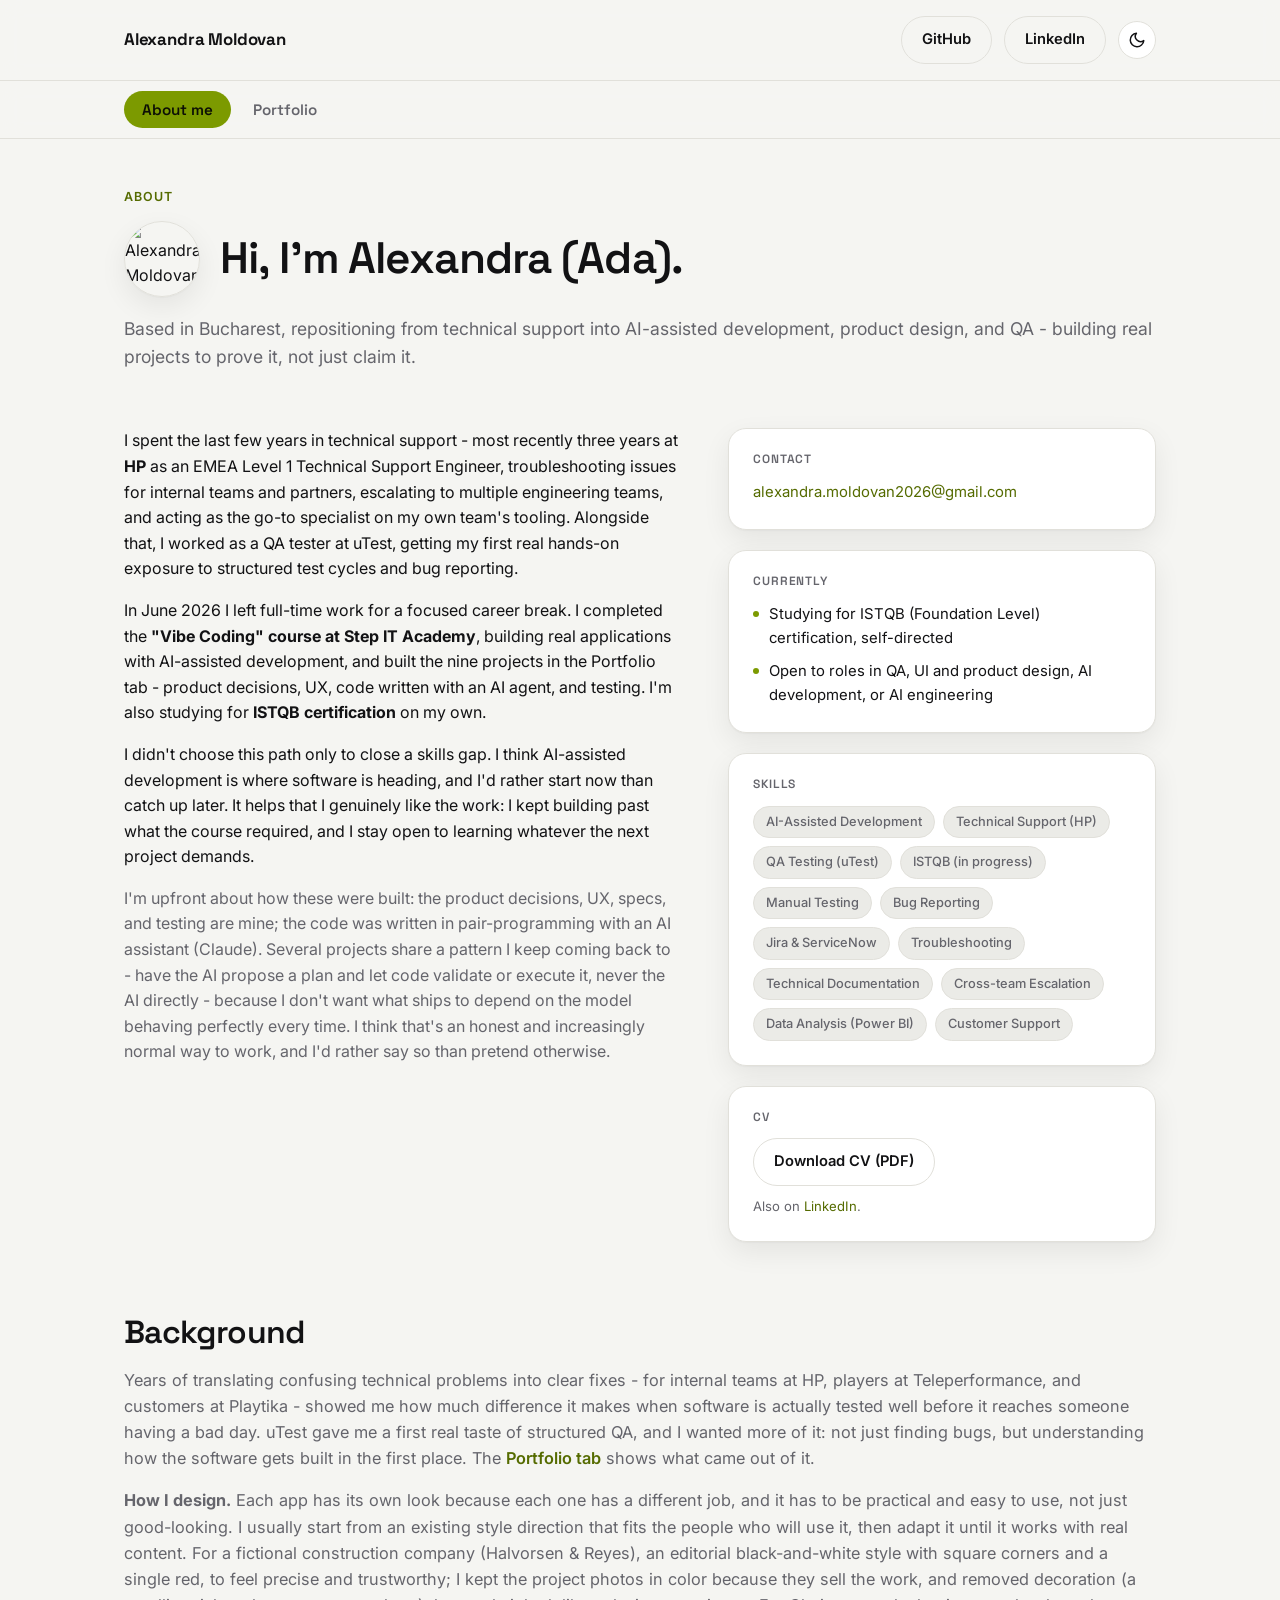
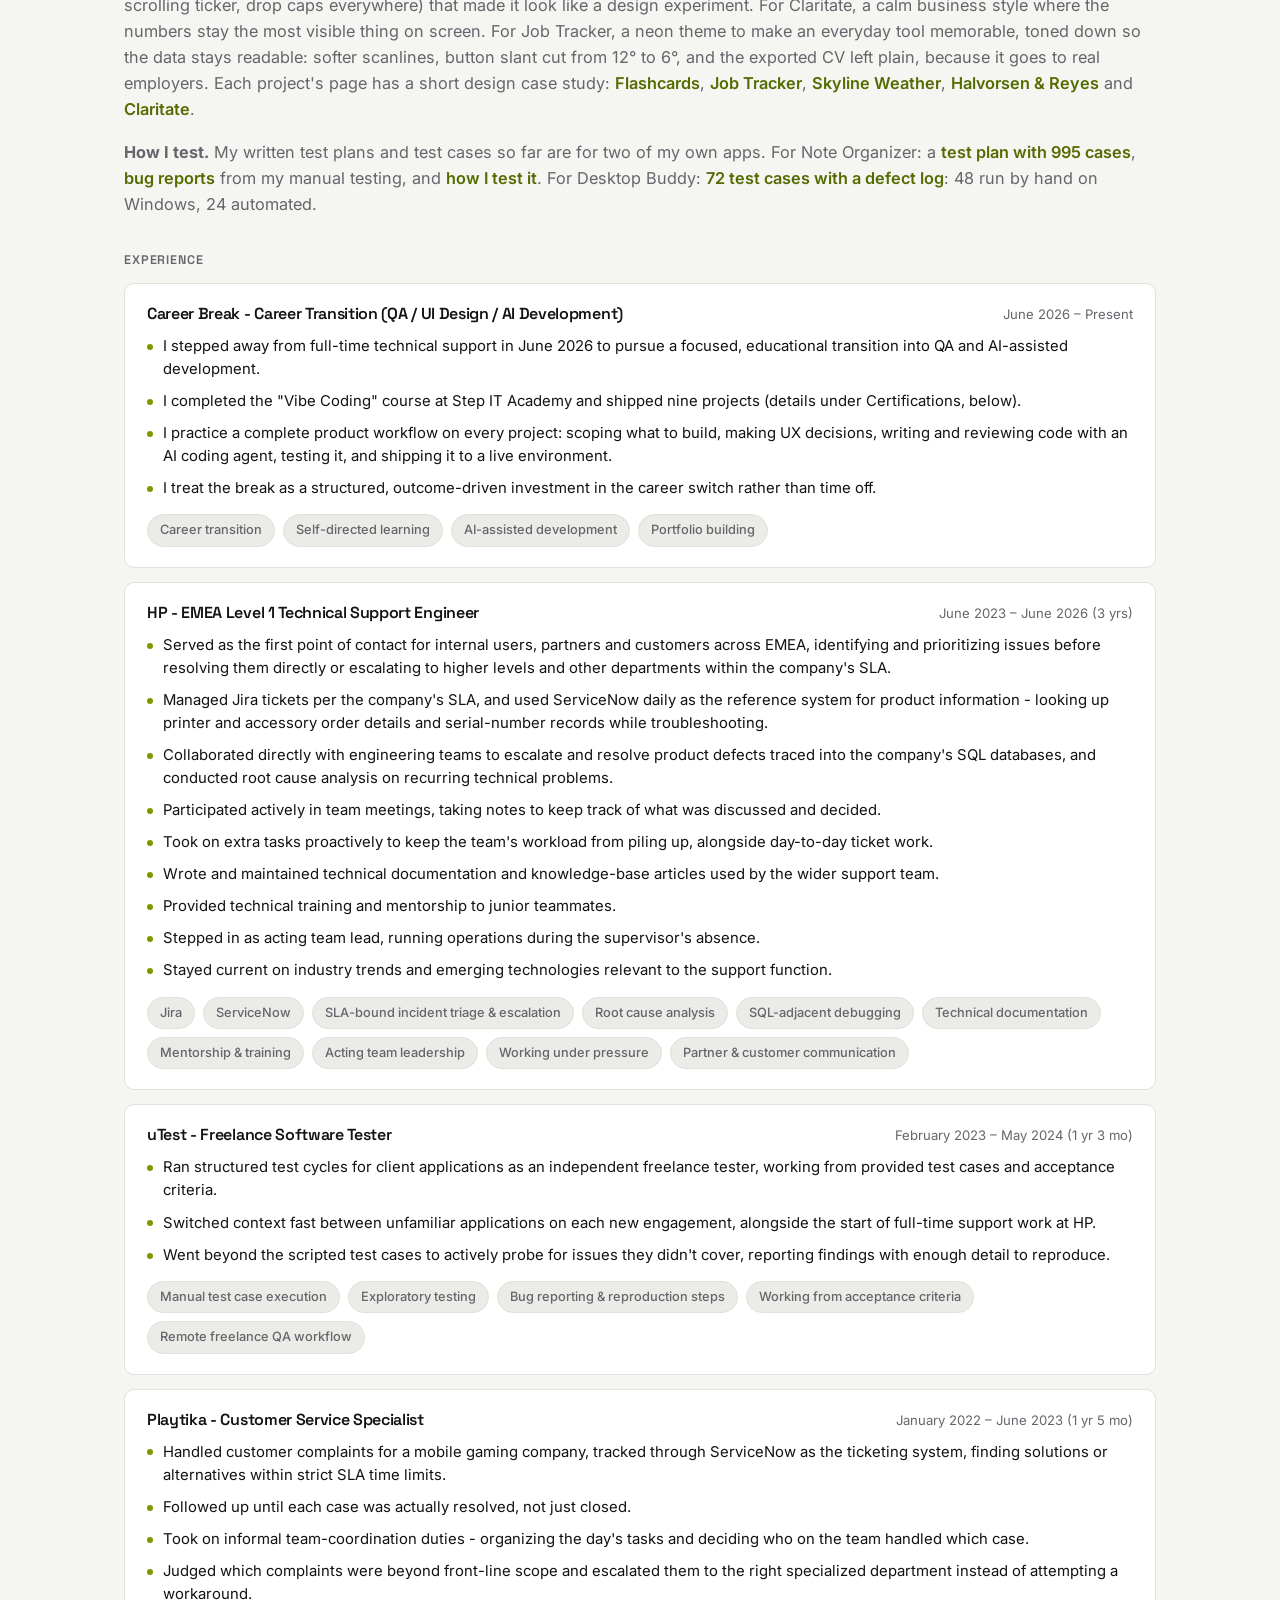
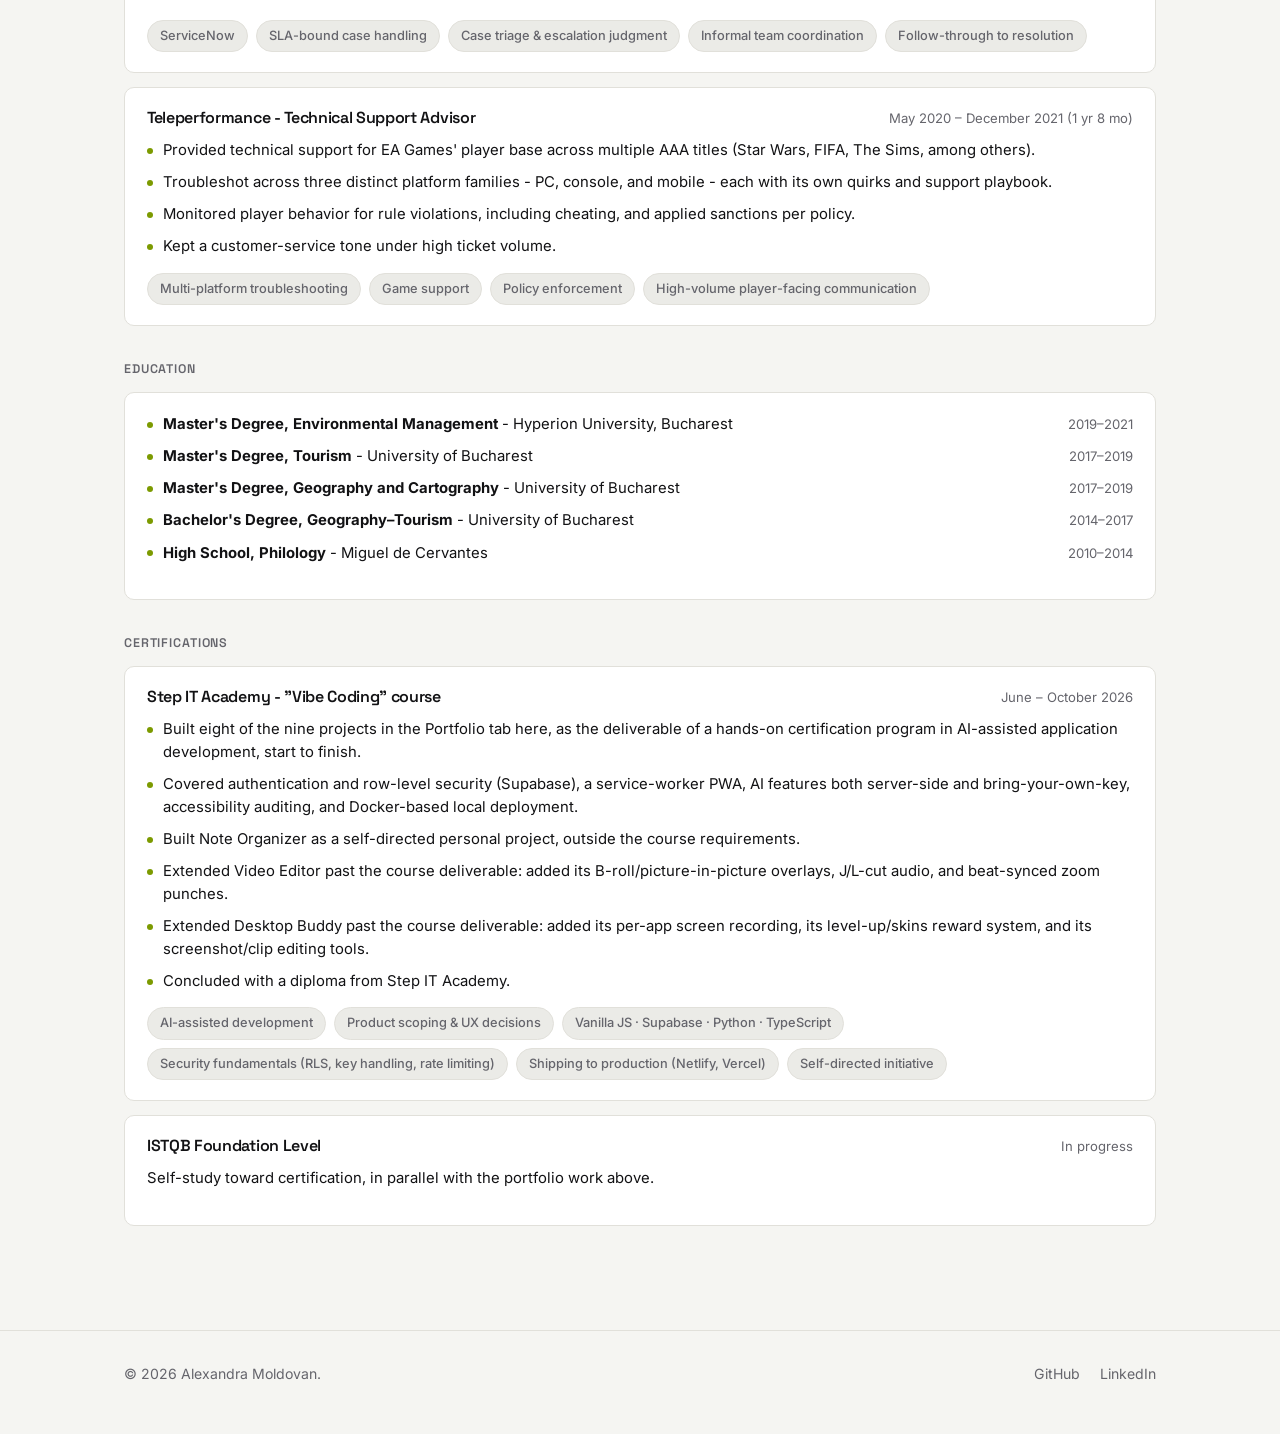
==== commit c6bc0676: "site, cv: claims match the evidence; links to the new security notes - Desktop Buddy: 72 test cases," ====
--- a/index.html
+++ b/index.html
@@ -111,7 +111,7 @@
             <h2>Currently</h2>
             <ul class="now-list">
               <li>Studying for ISTQB (Foundation Level) certification, self-directed</li>
-              <li>Open to roles in AI development, AI engineering, product design, or QA</li>
+              <li>Open to roles in QA, UI and product design, AI development, or AI engineering</li>
             </ul>
           </div>
           <div class="about-card">
@@ -179,8 +179,8 @@
             from my manual testing, and
             <a href="https://note-organizer-8f7772.netlify.app/testing" target="_blank" rel="noopener">how I test it</a>.
             For Desktop Buddy:
-            <a href="https://github.com/AlexandraMoldovan95/desktop-buddy/blob/main/docs/qa/Desktop-Buddy-Test-Cases.xlsx" target="_blank" rel="noopener">72 manual test cases with a defect log</a>,
-            run on Windows.
+            <a href="https://github.com/AlexandraMoldovan95/desktop-buddy/blob/main/docs/qa/Desktop-Buddy-Test-Cases.xlsx" target="_blank" rel="noopener">72 test cases with a defect log</a>:
+            48 run by hand on Windows, 24 automated.
           </p>
         </div>
 
@@ -189,7 +189,7 @@
 
           <article class="cv-entry">
             <div class="cv-entry-head">
-              <h4>Career Break - Career Transition (QA / AI Development)</h4>
+              <h4>Career Break - Career Transition (QA / UI Design / AI Development)</h4>
               <span class="cv-dates">June 2026 – Present</span>
             </div>
             <ul>
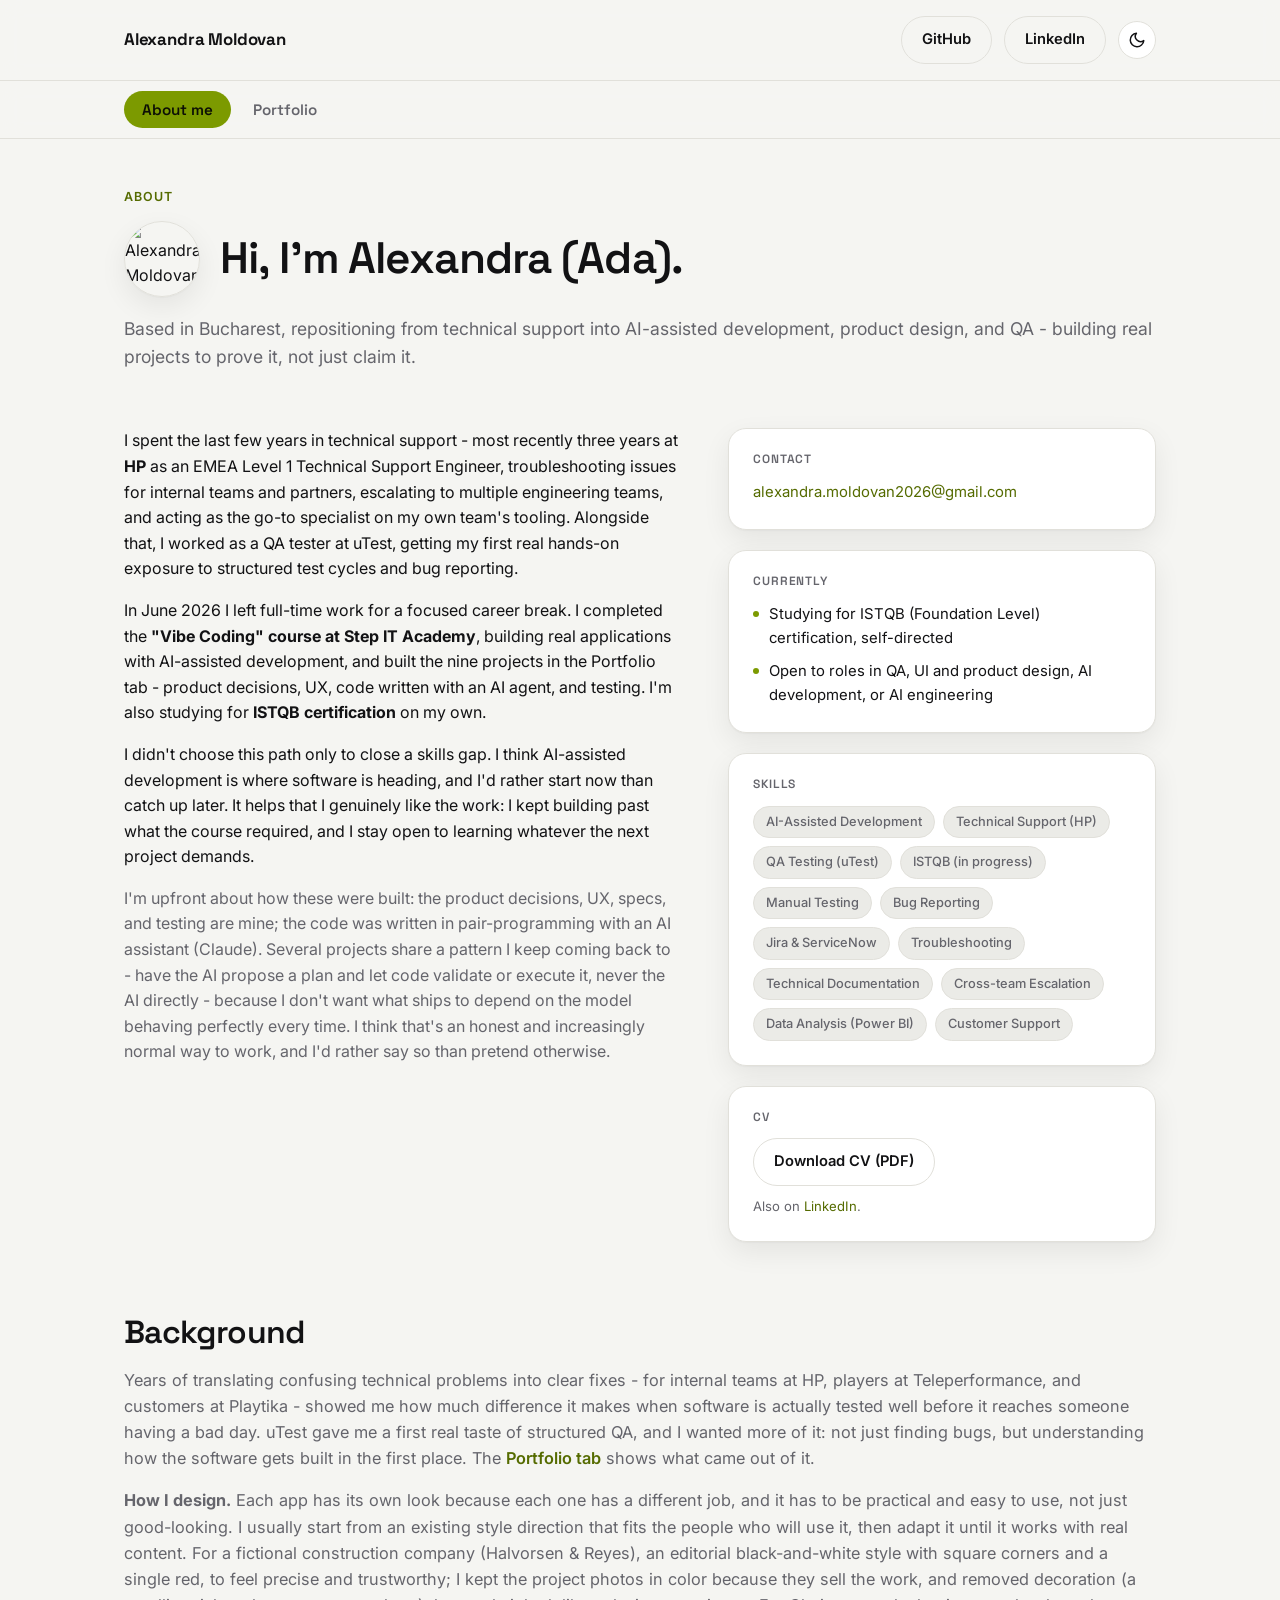
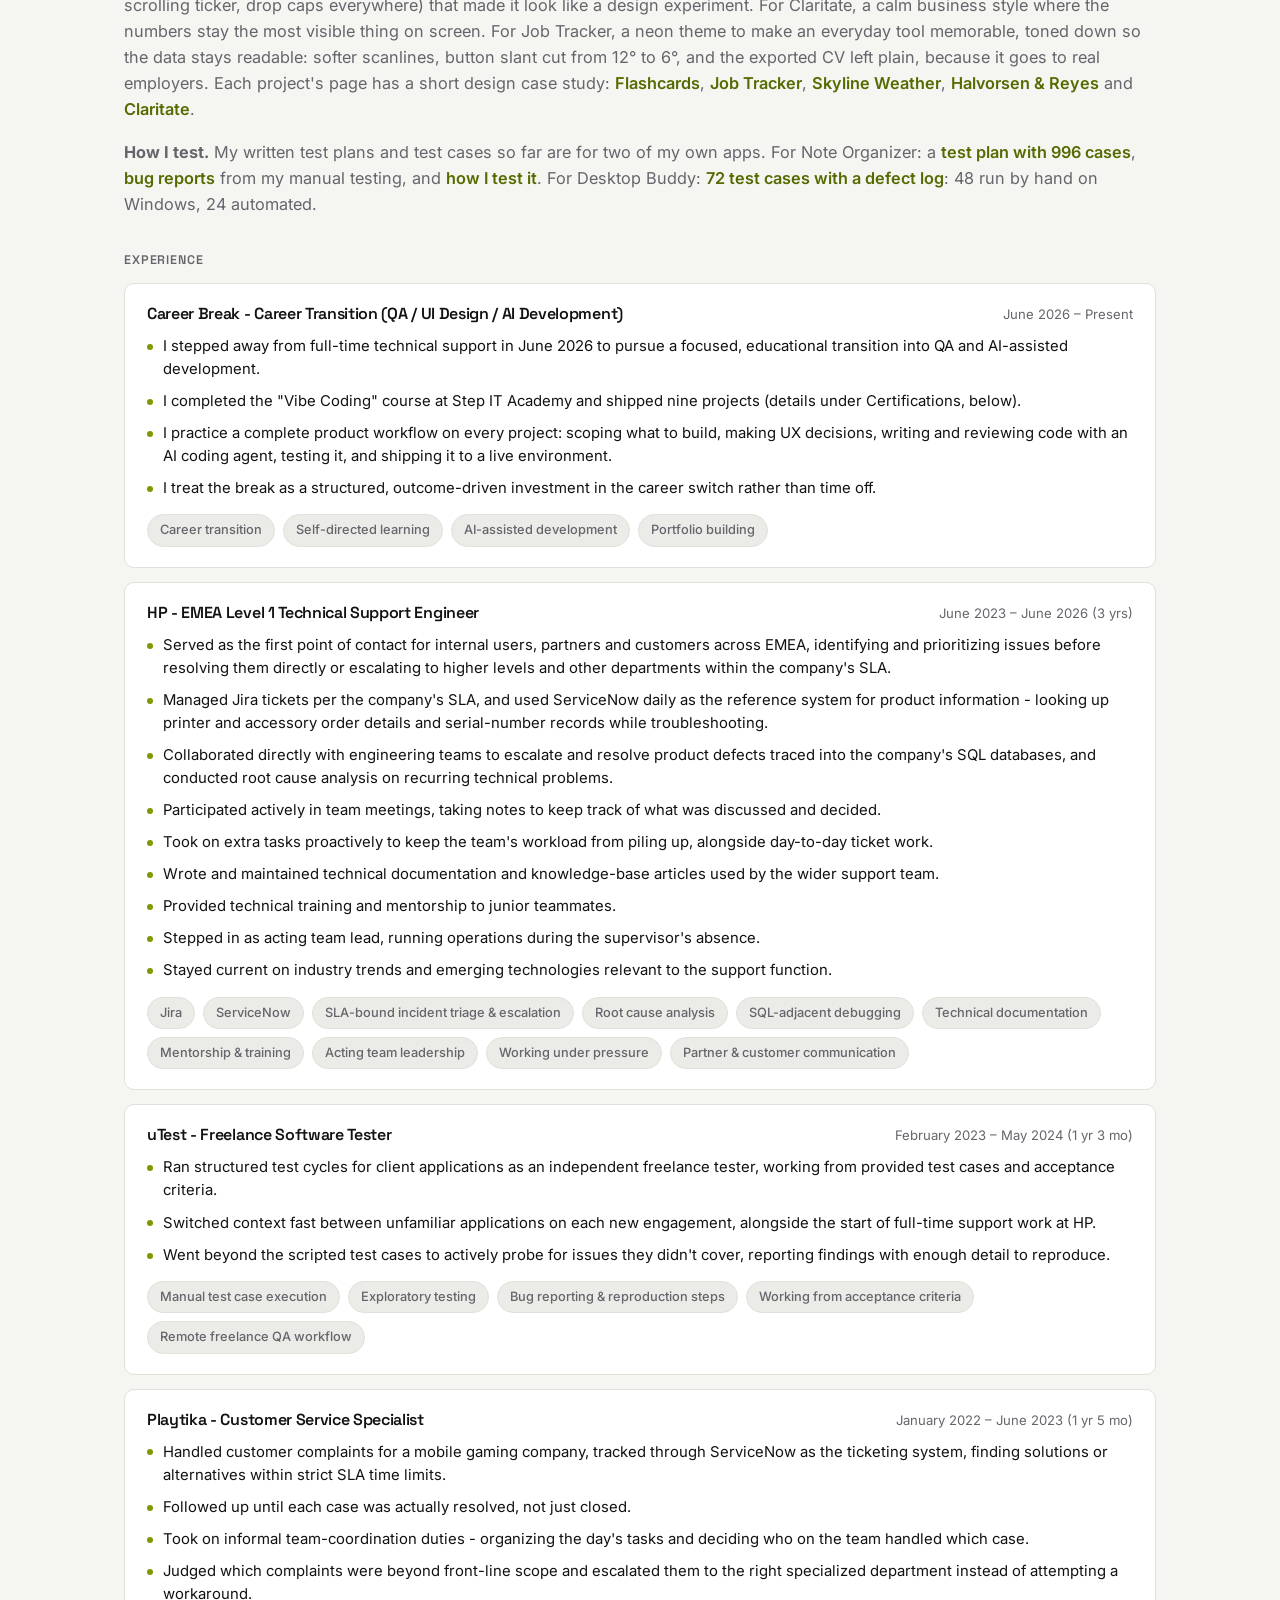
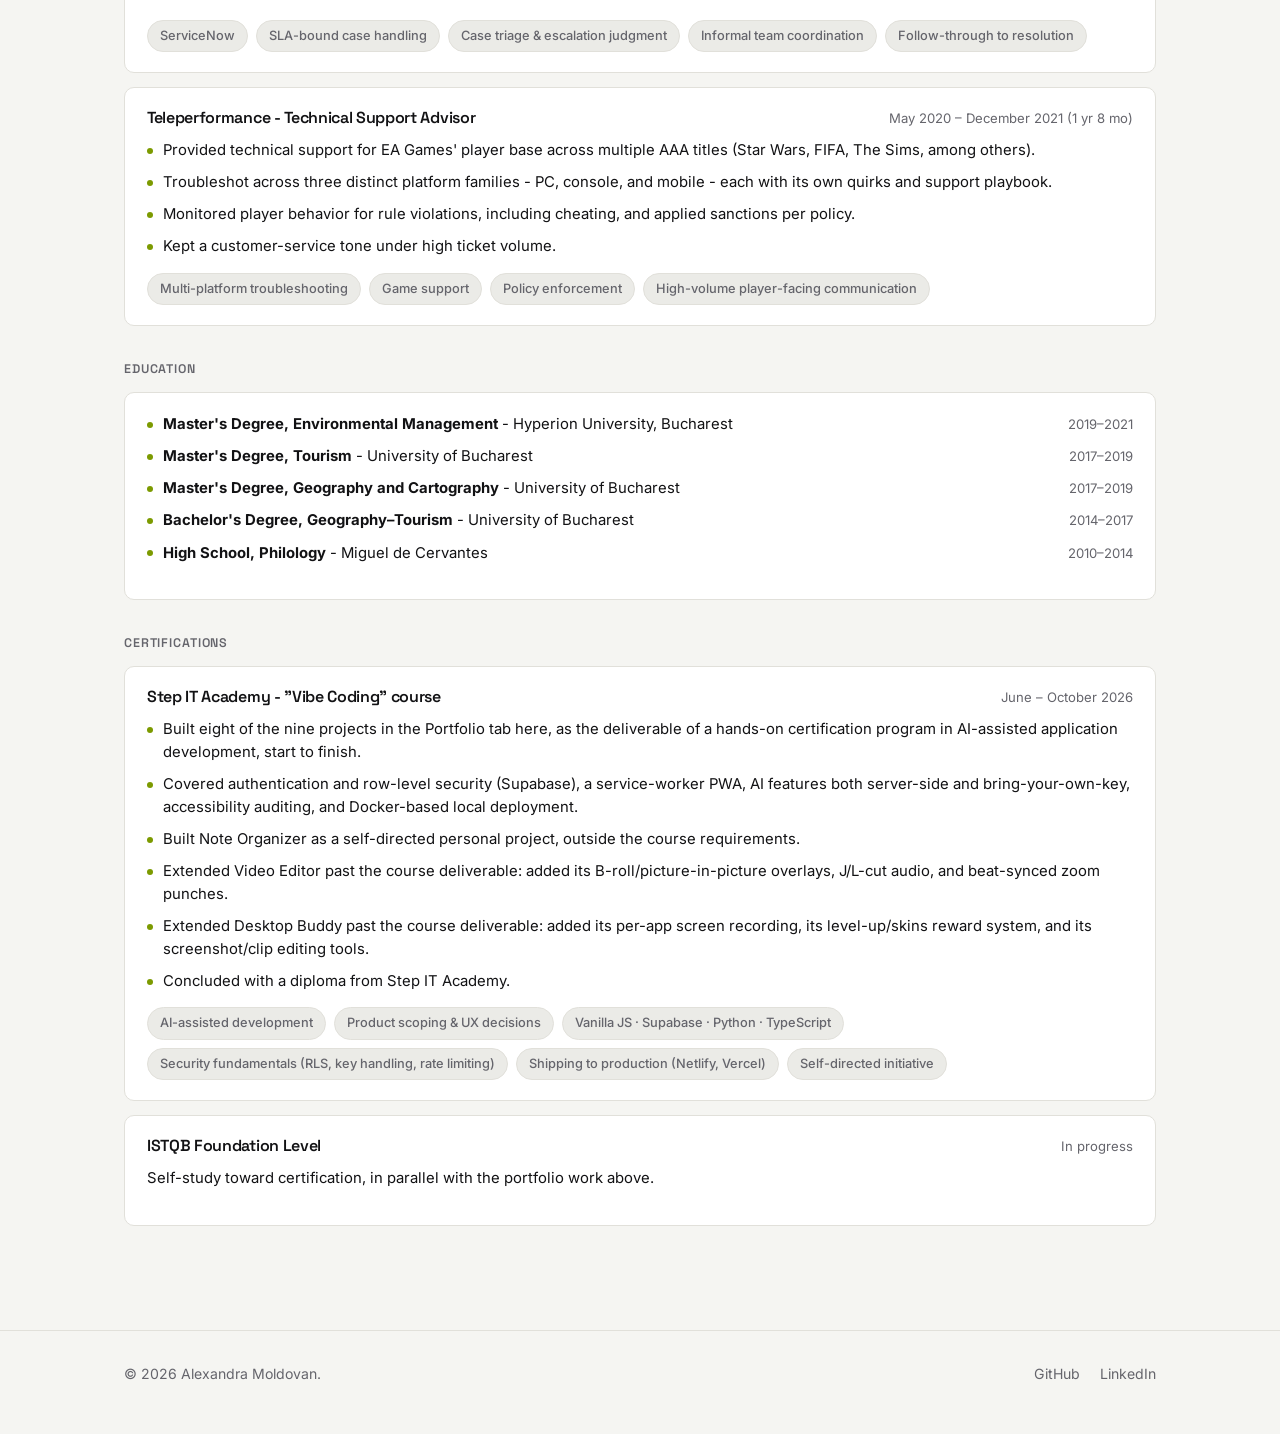
==== commit 3d720e45: "Note Organizer: test plan at 996 of 996, 1,476 mutants, the card says it is in the Store The project" ====
--- a/index.html
+++ b/index.html
@@ -174,7 +174,7 @@
           <p>
             <strong>How I test.</strong> My written test plans and test cases so far are for two of
             my own apps. For Note Organizer: a
-            <a href="https://github.com/AlexandraMoldovan95/noteOrganizer/blob/main/qa/NoteOrganizer_TestPlan.xlsx" target="_blank" rel="noopener">test plan with 995 cases</a>,
+            <a href="https://github.com/AlexandraMoldovan95/noteOrganizer/blob/main/qa/NoteOrganizer_TestPlan.xlsx" target="_blank" rel="noopener">test plan with 996 cases</a>,
             <a href="https://note-organizer-8f7772.netlify.app/bug-reports" target="_blank" rel="noopener">bug reports</a>
             from my manual testing, and
             <a href="https://note-organizer-8f7772.netlify.app/testing" target="_blank" rel="noopener">how I test it</a>.
@@ -388,7 +388,7 @@
               <span class="chip">Claude Code</span>
             </div>
             <h2>Note Organizer</h2>
-            <p>A notes app for Windows that works offline: rich text, tables, checklists, repeating notes and a calendar. My most thoroughly tested project, including mutation testing - 1,455 small deliberate bugs, to check that the tests notice them. Still in development. Notes are saved as files on your computer; the project site and a browser demo are on Netlify.</p>
+            <p>A notes app for Windows that works offline: rich text, tables, checklists, repeating notes and a calendar. My most thoroughly tested project, including mutation testing - 1,476 small deliberate bugs, to check that the tests notice them. Free in the Microsoft Store, at version 1.0.1. Notes are saved as files on your computer; the project site and a browser demo are on Netlify.</p>
           </div>
           <div class="project-row-arrow"><span class="arrow-circle"><svg viewBox="0 0 24 24" fill="none" stroke="currentColor" stroke-width="2" stroke-linecap="round" stroke-linejoin="round"><path d="M5 12h14M13 6l6 6-6 6"/></svg></span></div>
         </a>
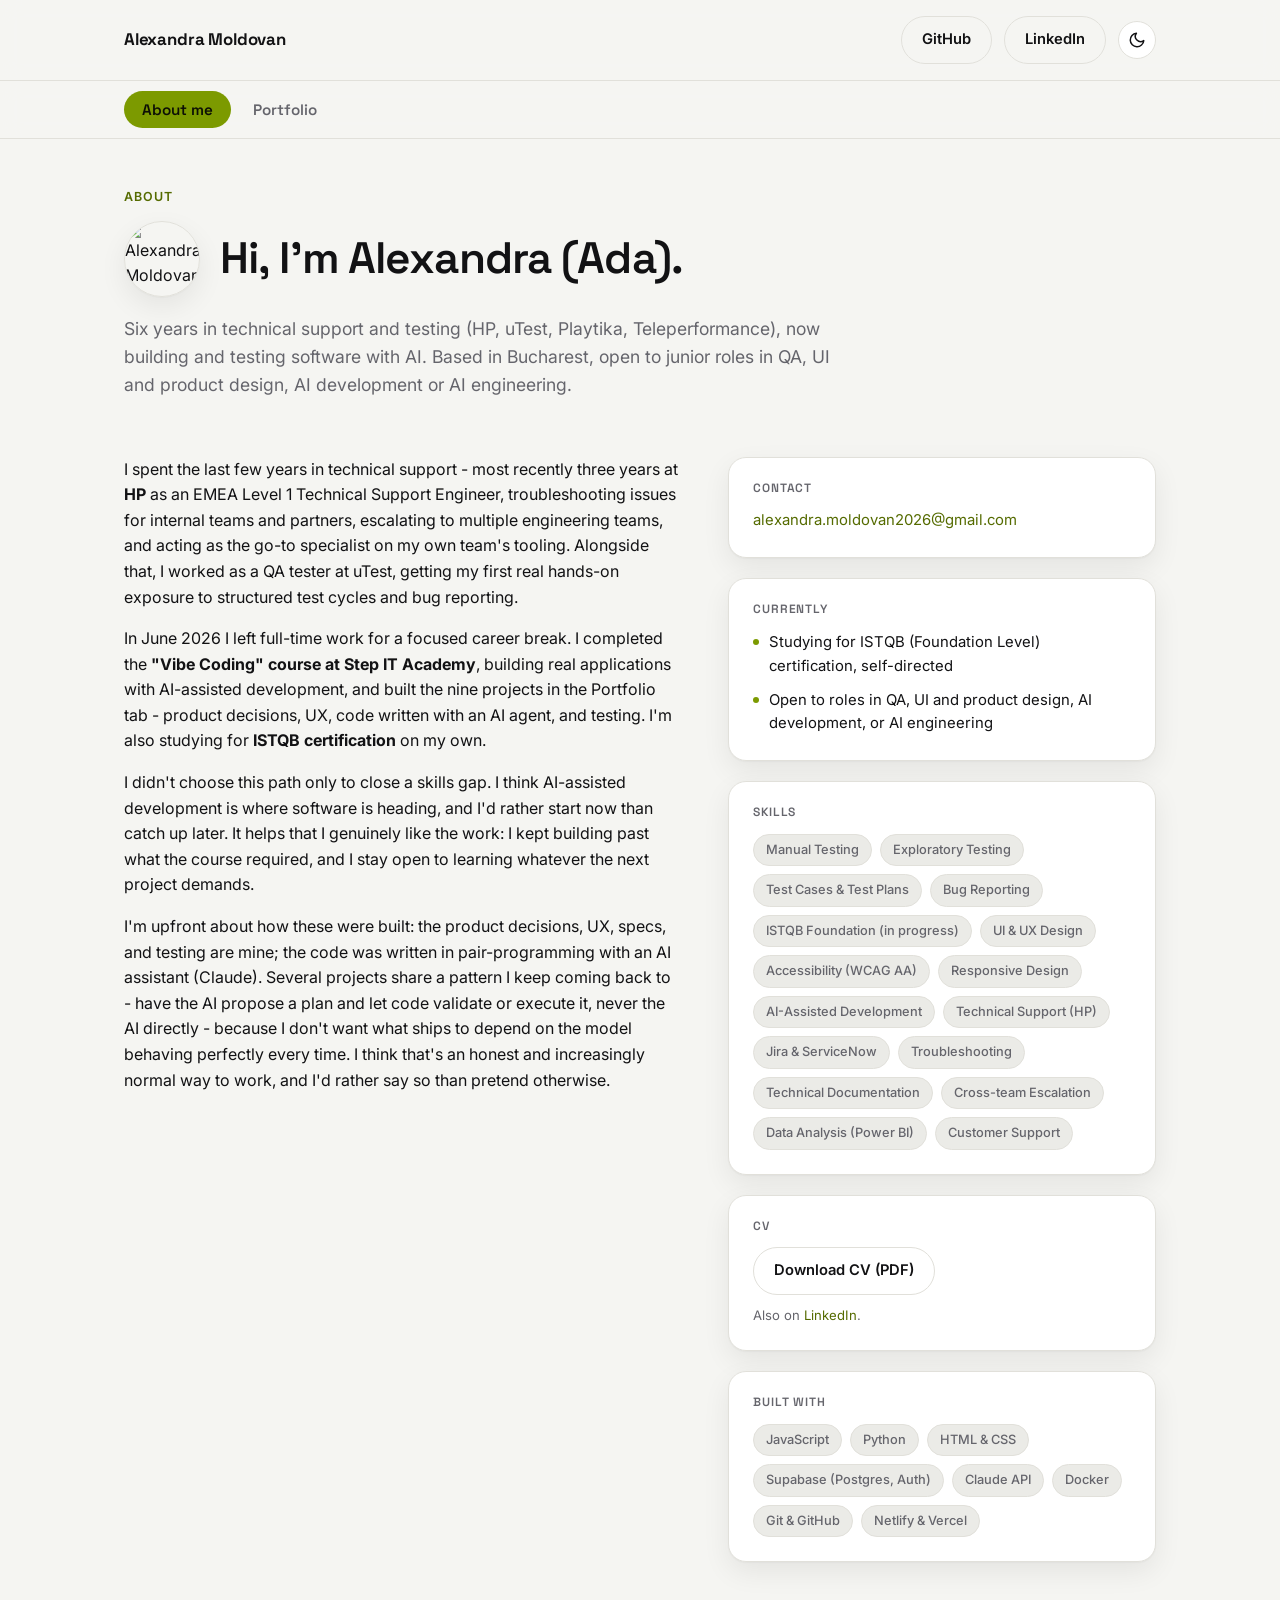
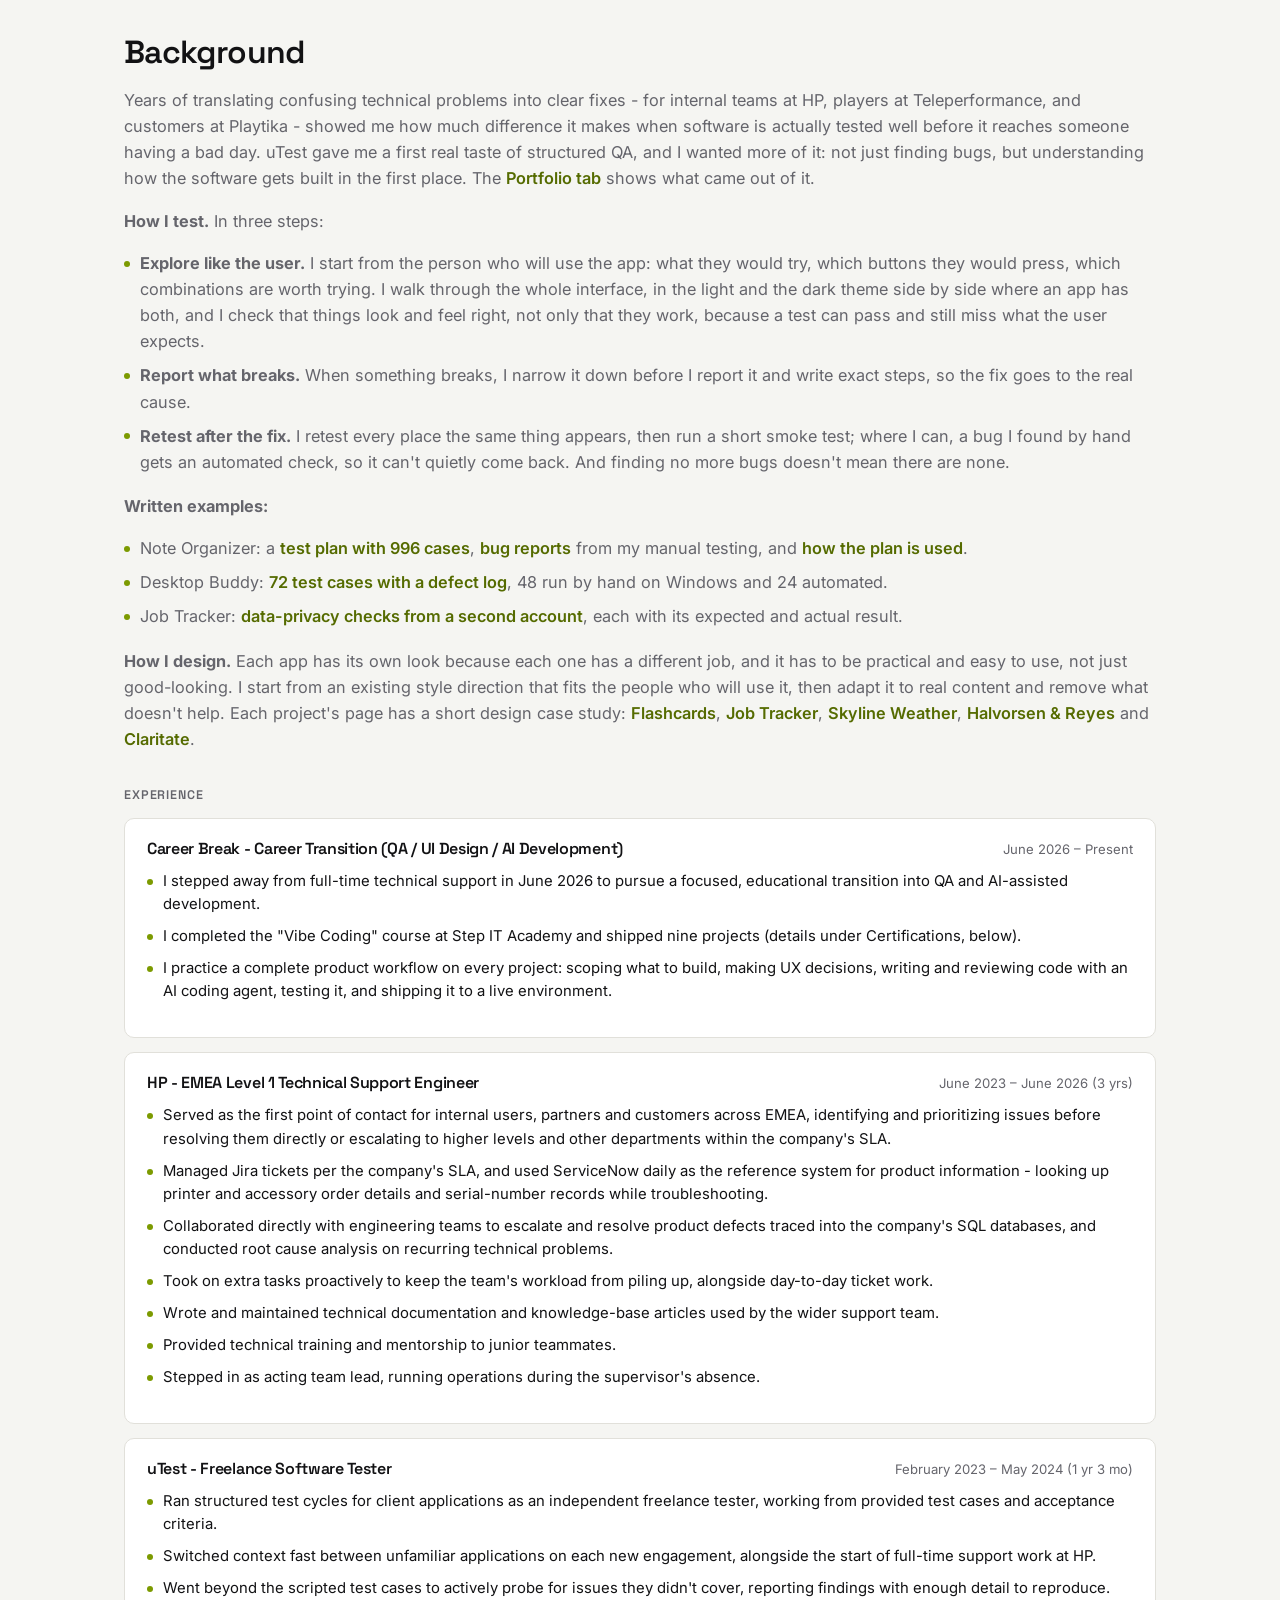
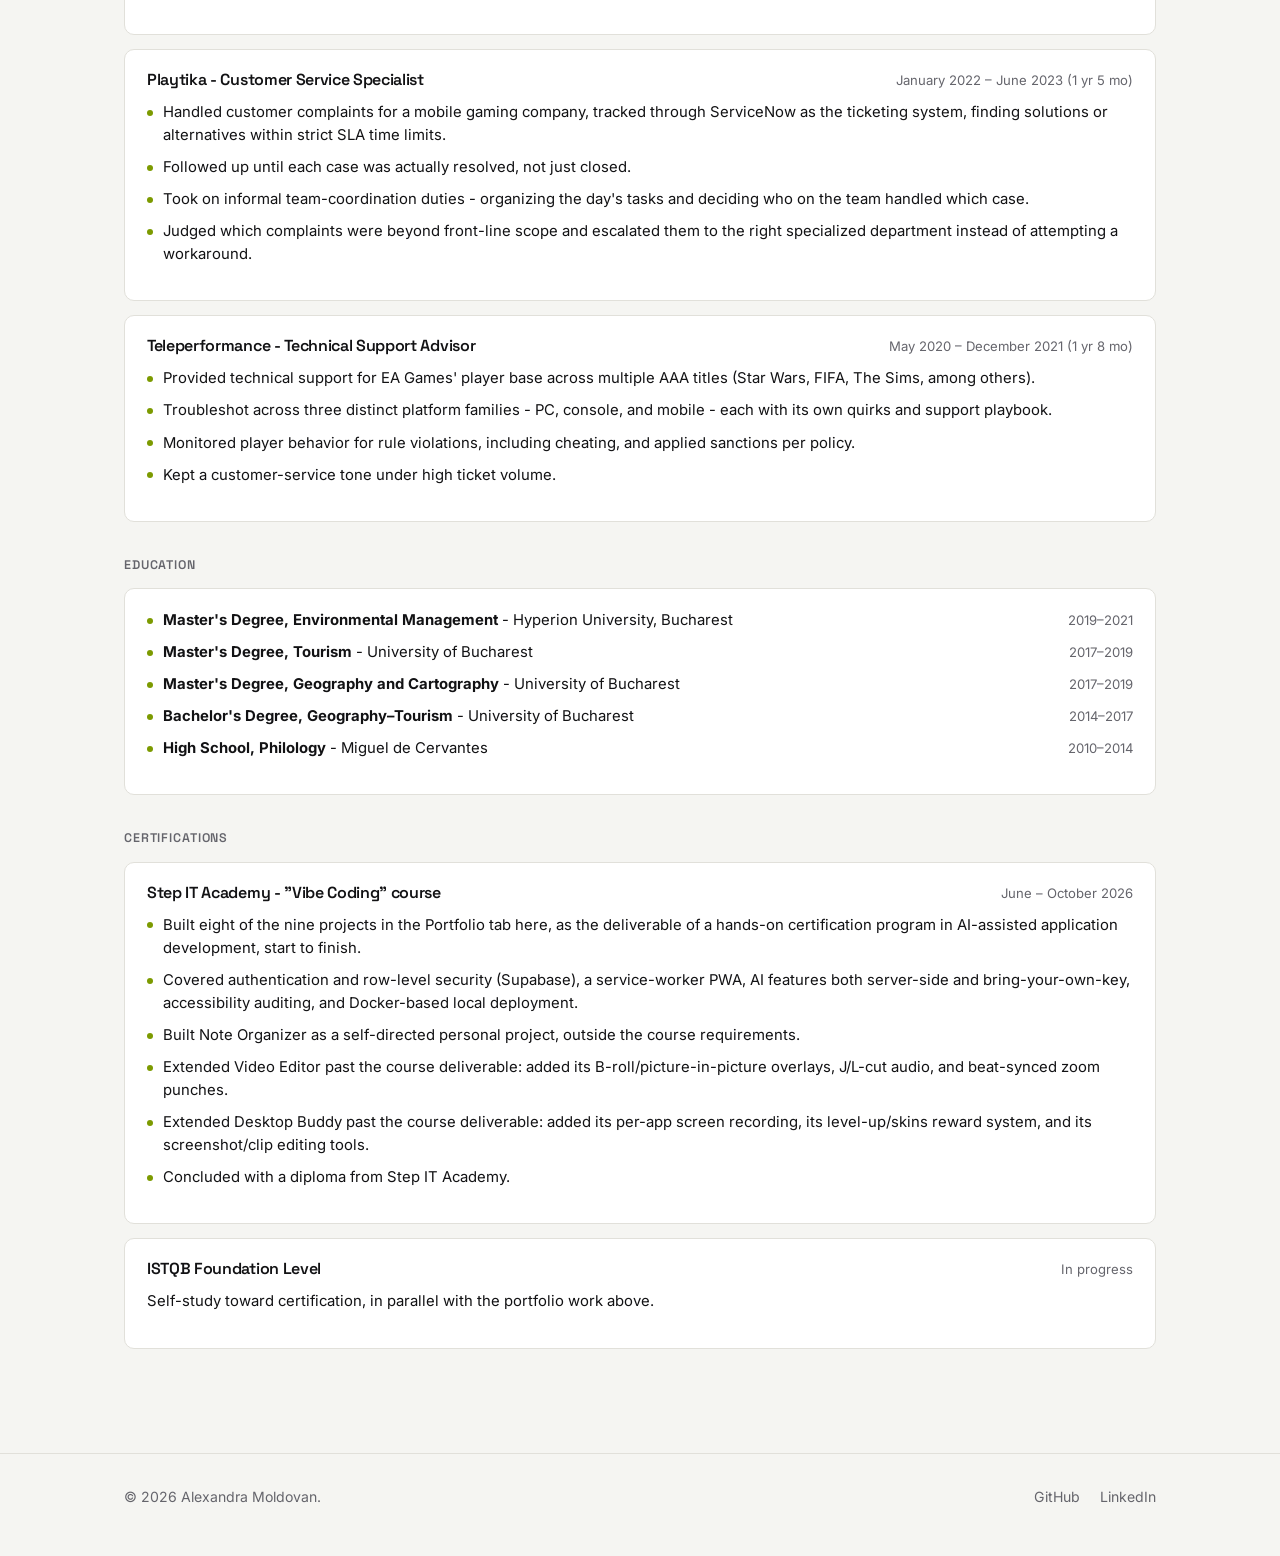
==== commit 04edafd2: "about, job tracker: read as a presentation for employers About: - The intro names the experience and" ====
--- a/index.html
+++ b/index.html
@@ -19,6 +19,7 @@
 <meta name="twitter:image" content="https://alexandra-moldovan.netlify.app/images/og-cover.jpg">
 <link rel="canonical" href="https://alexandra-moldovan.netlify.app/">
 
+<script src="theme-init.js"></script>
 <link rel="stylesheet" href="styles.css">
 <link rel="icon" href="favicon.svg" type="image/svg+xml">
 </head>
@@ -58,9 +59,9 @@
           <h1 style="margin:0;">Hi, I'm Alexandra (Ada).</h1>
         </div>
         <p class="hero-lede">
-          Based in Bucharest, repositioning from technical support into AI-assisted
-          development, product design, and QA - building real projects to prove it,
-          not just claim it.
+          Six years in technical support and testing (HP, uTest, Playtika, Teleperformance),
+          now building and testing software with AI. Based in Bucharest, open to junior roles
+          in QA, UI and product design, AI development or AI engineering.
         </p>
       </div>
 
@@ -90,7 +91,7 @@
             like the work: I kept building past what the course required, and
             I stay open to learning whatever the next project demands.
           </p>
-          <p class="muted">
+          <p>
             I'm upfront about how these were built: the product decisions, UX,
             specs, and testing are mine; the code was written in
             pair-programming with an AI assistant (Claude). Several projects
@@ -117,12 +118,16 @@
           <div class="about-card">
             <h2>Skills</h2>
             <div class="chip-row">
+              <span class="chip">Manual Testing</span>
+              <span class="chip">Exploratory Testing</span>
+              <span class="chip">Test Cases &amp; Test Plans</span>
+              <span class="chip">Bug Reporting</span>
+              <span class="chip">ISTQB Foundation (in progress)</span>
+              <span class="chip">UI &amp; UX Design</span>
+              <span class="chip">Accessibility (WCAG AA)</span>
+              <span class="chip">Responsive Design</span>
               <span class="chip">AI-Assisted Development</span>
               <span class="chip">Technical Support (HP)</span>
-              <span class="chip">QA Testing (uTest)</span>
-              <span class="chip">ISTQB (in progress)</span>
-              <span class="chip">Manual Testing</span>
-              <span class="chip">Bug Reporting</span>
               <span class="chip">Jira &amp; ServiceNow</span>
               <span class="chip">Troubleshooting</span>
               <span class="chip">Technical Documentation</span>
@@ -135,6 +140,19 @@
             <h2>CV</h2>
             <a href="cv/Alexandra-Moldovan-CV.pdf" class="btn btn-ghost" download>Download CV (PDF)</a>
             <p class="cv-note">Also on <a href="https://www.linkedin.com/in/alexandra-moldovan-528152102/" target="_blank" rel="noopener">LinkedIn</a>.</p>
+          </div>
+          <div class="about-card">
+            <h2>Built with</h2>
+            <div class="chip-row">
+              <span class="chip">JavaScript</span>
+              <span class="chip">Python</span>
+              <span class="chip">HTML &amp; CSS</span>
+              <span class="chip">Supabase (Postgres, Auth)</span>
+              <span class="chip">Claude API</span>
+              <span class="chip">Docker</span>
+              <span class="chip">Git &amp; GitHub</span>
+              <span class="chip">Netlify &amp; Vercel</span>
+            </div>
           </div>
         </div>
       </div>
@@ -152,36 +170,45 @@
             understanding how the software gets built in the first place.
             The <a href="#portfolio">Portfolio tab</a> shows what came out of it.
           </p>
+          <p><strong>How I test.</strong> In three steps:</p>
+          <ul class="bg-list">
+            <li><strong>Explore like the user.</strong> I start from the person who will use the app:
+              what they would try, which buttons they would press, which combinations are worth
+              trying. I walk through the whole interface, in the light and the dark theme side by
+              side where an app has both, and I check that things look and feel right, not only that
+              they work, because a test can pass and still miss what the user expects.</li>
+            <li><strong>Report what breaks.</strong> When something breaks, I narrow it down before I
+              report it and write exact steps, so the fix goes to the real cause.</li>
+            <li><strong>Retest after the fix.</strong> I retest every place the same thing appears,
+              then run a short smoke test; where I can, a bug I found by hand gets an automated check,
+              so it can't quietly come back. And finding no more bugs doesn't mean there are none.</li>
+          </ul>
+          <p><strong>Written examples:</strong></p>
+          <ul class="bg-list">
+            <li>Note Organizer: a
+              <a href="https://github.com/AlexandraMoldovan95/noteOrganizer/blob/main/qa/NoteOrganizer_TestPlan.xlsx" target="_blank" rel="noopener">test plan with 996 cases</a>,
+              <a href="https://note-organizer-8f7772.netlify.app/bug-reports" target="_blank" rel="noopener">bug reports</a>
+              from my manual testing, and
+              <a href="https://note-organizer-8f7772.netlify.app/testing" target="_blank" rel="noopener">how the plan is used</a>.</li>
+            <li>Desktop Buddy:
+              <a href="https://github.com/AlexandraMoldovan95/desktop-buddy/blob/main/docs/qa/Desktop-Buddy-Test-Cases.xlsx" target="_blank" rel="noopener">72 test cases with a defect log</a>,
+              48 run by hand on Windows and 24 automated.</li>
+            <li>Job Tracker:
+              <a href="projects/job-tracker.html#testing">data-privacy checks from a second account</a>,
+              each with its expected and actual result.</li>
+          </ul>
           <p>
             <strong>How I design.</strong> Each app has its own look because each one has a
             different job, and it has to be practical and easy to use, not just good-looking. I
-            usually start from an existing style direction that fits the people who will use it,
-            then adapt it until it works with real content. For a fictional construction company
-            (Halvorsen &amp; Reyes), an editorial black-and-white style with square corners and a
-            single red, to feel precise and trustworthy; I kept the project photos in color because
-            they sell the work, and removed decoration (a scrolling ticker, drop caps everywhere)
-            that made it look like a design experiment. For Claritate, a calm business style where
-            the numbers stay the most visible thing on screen. For Job Tracker, a neon theme to make
-            an everyday tool memorable, toned down so the data stays readable: softer scanlines,
-            button slant cut from 12° to 6°, and the exported CV left plain, because it goes to real
-            employers. Each project's page has a short design case study:
+            start from an existing style direction that fits the people who will use it, then
+            adapt it to real content and remove what doesn't help. Each project's page has a short
+            design case study:
             <a href="projects/flashcards.html#case-study">Flashcards</a>,
             <a href="projects/job-tracker.html#case-study">Job Tracker</a>,
             <a href="projects/skyline-weather.html#case-study">Skyline Weather</a>,
             <a href="projects/halvorsen-reyes-builders.html#case-study">Halvorsen &amp; Reyes</a> and
             <a href="projects/claritate.html#case-study">Claritate</a>.
           </p>
-          <p>
-            <strong>How I test.</strong> My written test plans and test cases so far are for two of
-            my own apps. For Note Organizer: a
-            <a href="https://github.com/AlexandraMoldovan95/noteOrganizer/blob/main/qa/NoteOrganizer_TestPlan.xlsx" target="_blank" rel="noopener">test plan with 996 cases</a>,
-            <a href="https://note-organizer-8f7772.netlify.app/bug-reports" target="_blank" rel="noopener">bug reports</a>
-            from my manual testing, and
-            <a href="https://note-organizer-8f7772.netlify.app/testing" target="_blank" rel="noopener">how I test it</a>.
-            For Desktop Buddy:
-            <a href="https://github.com/AlexandraMoldovan95/desktop-buddy/blob/main/docs/qa/Desktop-Buddy-Test-Cases.xlsx" target="_blank" rel="noopener">72 test cases with a defect log</a>:
-            48 run by hand on Windows, 24 automated.
-          </p>
         </div>
 
         <div class="cv-block">
@@ -196,14 +223,7 @@
               <li>I stepped away from full-time technical support in June 2026 to pursue a focused, educational transition into QA and AI-assisted development.</li>
               <li>I completed the "Vibe Coding" course at Step&nbsp;IT Academy and shipped nine projects (details under Certifications, below).</li>
               <li>I practice a complete product workflow on every project: scoping what to build, making UX decisions, writing and reviewing code with an AI coding agent, testing it, and shipping it to a live environment.</li>
-              <li>I treat the break as a structured, outcome-driven investment in the career switch rather than time off.</li>
-            </ul>
-            <div class="chip-row">
-              <span class="chip">Career transition</span>
-              <span class="chip">Self-directed learning</span>
-              <span class="chip">AI-assisted development</span>
-              <span class="chip">Portfolio building</span>
-            </div>
+            </ul>
           </article>
 
           <article class="cv-entry">
@@ -215,25 +235,11 @@
               <li>Served as the first point of contact for internal users, partners and customers across EMEA, identifying and prioritizing issues before resolving them directly or escalating to higher levels and other departments within the company's SLA.</li>
               <li>Managed Jira tickets per the company's SLA, and used ServiceNow daily as the reference system for product information - looking up printer and accessory order details and serial-number records while troubleshooting.</li>
               <li>Collaborated directly with engineering teams to escalate and resolve product defects traced into the company's SQL databases, and conducted root cause analysis on recurring technical problems.</li>
-              <li>Participated actively in team meetings, taking notes to keep track of what was discussed and decided.</li>
               <li>Took on extra tasks proactively to keep the team's workload from piling up, alongside day-to-day ticket work.</li>
               <li>Wrote and maintained technical documentation and knowledge-base articles used by the wider support team.</li>
               <li>Provided technical training and mentorship to junior teammates.</li>
               <li>Stepped in as acting team lead, running operations during the supervisor's absence.</li>
-              <li>Stayed current on industry trends and emerging technologies relevant to the support function.</li>
-            </ul>
-            <div class="chip-row">
-              <span class="chip">Jira</span>
-              <span class="chip">ServiceNow</span>
-              <span class="chip">SLA-bound incident triage &amp; escalation</span>
-              <span class="chip">Root cause analysis</span>
-              <span class="chip">SQL-adjacent debugging</span>
-              <span class="chip">Technical documentation</span>
-              <span class="chip">Mentorship &amp; training</span>
-              <span class="chip">Acting team leadership</span>
-              <span class="chip">Working under pressure</span>
-              <span class="chip">Partner &amp; customer communication</span>
-            </div>
+            </ul>
           </article>
 
           <article class="cv-entry">
@@ -246,13 +252,6 @@
               <li>Switched context fast between unfamiliar applications on each new engagement, alongside the start of full-time support work at HP.</li>
               <li>Went beyond the scripted test cases to actively probe for issues they didn't cover, reporting findings with enough detail to reproduce.</li>
             </ul>
-            <div class="chip-row">
-              <span class="chip">Manual test case execution</span>
-              <span class="chip">Exploratory testing</span>
-              <span class="chip">Bug reporting &amp; reproduction steps</span>
-              <span class="chip">Working from acceptance criteria</span>
-              <span class="chip">Remote freelance QA workflow</span>
-            </div>
           </article>
 
           <article class="cv-entry">
@@ -266,13 +265,6 @@
               <li>Took on informal team-coordination duties - organizing the day's tasks and deciding who on the team handled which case.</li>
               <li>Judged which complaints were beyond front-line scope and escalated them to the right specialized department instead of attempting a workaround.</li>
             </ul>
-            <div class="chip-row">
-              <span class="chip">ServiceNow</span>
-              <span class="chip">SLA-bound case handling</span>
-              <span class="chip">Case triage &amp; escalation judgment</span>
-              <span class="chip">Informal team coordination</span>
-              <span class="chip">Follow-through to resolution</span>
-            </div>
           </article>
 
           <article class="cv-entry">
@@ -286,12 +278,6 @@
               <li>Monitored player behavior for rule violations, including cheating, and applied sanctions per policy.</li>
               <li>Kept a customer-service tone under high ticket volume.</li>
             </ul>
-            <div class="chip-row">
-              <span class="chip">Multi-platform troubleshooting</span>
-              <span class="chip">Game support</span>
-              <span class="chip">Policy enforcement</span>
-              <span class="chip">High-volume player-facing communication</span>
-            </div>
           </article>
         </div>
 
@@ -348,14 +334,6 @@
               <li>Extended Desktop Buddy past the course deliverable: added its per-app screen recording, its level-up/skins reward system, and its screenshot/clip editing tools.</li>
               <li>Concluded with a diploma from Step IT Academy.</li>
             </ul>
-            <div class="chip-row">
-              <span class="chip">AI-assisted development</span>
-              <span class="chip">Product scoping &amp; UX decisions</span>
-              <span class="chip">Vanilla JS · Supabase · Python · TypeScript</span>
-              <span class="chip">Security fundamentals (RLS, key handling, rate limiting)</span>
-              <span class="chip">Shipping to production (Netlify, Vercel)</span>
-              <span class="chip">Self-directed initiative</span>
-            </div>
           </article>
 
           <article class="cv-entry">
@@ -379,7 +357,7 @@
       <div class="project-list">
 
         <a class="project-row" href="projects/note-organizer.html">
-          <div class="project-row-media"><img src="images/note-organizer.webp" alt="Note Organizer app screenshot" loading="lazy"></div>
+          <div class="project-row-media"><img class="shot-light" src="images/note-organizer.webp" alt="Note Organizer app screenshot" loading="lazy"><img class="shot-dark" src="images/note-organizer-dark.webp" alt="Note Organizer app screenshot" loading="lazy"></div>
           <div class="project-row-body">
             <div class="chip-row">
               <span class="chip chip-accent">Python</span>
@@ -394,7 +372,7 @@
         </a>
 
         <a class="project-row" href="projects/flashcards.html">
-          <div class="project-row-media"><img src="images/flashcards.png" alt="Flashcards app screenshot" loading="lazy"></div>
+          <div class="project-row-media"><img class="shot-light" src="images/flashcards.png" alt="Flashcards app screenshot" loading="lazy"><img class="shot-dark" src="images/flashcards-dark.png" alt="Flashcards app screenshot" loading="lazy"></div>
           <div class="project-row-body">
             <div class="chip-row">
               <span class="chip chip-accent">Vanilla JS</span>
@@ -409,7 +387,7 @@
         </a>
 
         <a class="project-row" href="projects/skyline-weather.html">
-          <div class="project-row-media"><img src="images/skyline-weather.webp" alt="Skyline Weather app screenshot" loading="lazy"></div>
+          <div class="project-row-media"><img class="shot-light" src="images/skyline-weather.webp" alt="Skyline Weather app screenshot" loading="lazy"><img class="shot-dark" src="images/skyline-weather-dark.webp" alt="Skyline Weather app screenshot" loading="lazy"></div>
           <div class="project-row-body">
             <div class="chip-row">
               <span class="chip chip-accent">Vanilla JS</span>
@@ -424,7 +402,7 @@
         </a>
 
         <a class="project-row" href="projects/halvorsen-reyes-builders.html">
-          <div class="project-row-media"><img src="images/halvorsen-reyes-builders.webp" alt="Halvorsen & Reyes Builders site screenshot" loading="lazy"></div>
+          <div class="project-row-media"><img class="shot-light" src="images/halvorsen-reyes-builders.webp" alt="Halvorsen & Reyes Builders site screenshot" loading="lazy"><img class="shot-dark" src="images/halvorsen-reyes-builders-dark.webp" alt="Halvorsen & Reyes Builders site screenshot" loading="lazy"></div>
           <div class="project-row-body">
             <div class="chip-row">
               <span class="chip chip-accent">Vanilla JS</span>
@@ -452,7 +430,7 @@
         </a>
 
         <a class="project-row" href="projects/job-tracker.html">
-          <div class="project-row-media"><img src="images/job-tracker.webp" alt="Job Tracker app screenshot" loading="lazy"></div>
+          <div class="project-row-media"><img class="shot-light" src="images/job-tracker.webp" alt="Job Tracker app screenshot" loading="lazy"><img class="shot-dark" src="images/job-tracker-dark.webp" alt="Job Tracker app screenshot" loading="lazy"></div>
           <div class="project-row-body">
             <div class="chip-row">
               <span class="chip chip-accent">Vanilla JS</span>
@@ -468,7 +446,7 @@
         </a>
 
         <a class="project-row" href="projects/claritate.html">
-          <div class="project-row-media"><img src="images/claritate.jpg" alt="Claritate app screenshot" loading="lazy" style="object-position: left center;"></div>
+          <div class="project-row-media"><img class="shot-light" src="images/claritate.jpg" alt="Claritate app screenshot" loading="lazy" style="object-position: left center;"><img class="shot-dark" src="images/claritate-dark.jpg" alt="Claritate app screenshot" loading="lazy" style="object-position: left center;"></div>
           <div class="project-row-body">
             <div class="chip-row">
               <span class="chip chip-accent">TypeScript</span>
@@ -549,13 +527,13 @@
               <span class="chip">Your own AI key</span>
             </div>
             <h2>Document Embedding Studio</h2>
-            <p>Drop in your own documents (PDF, Word, notes), then search them or ask an AI questions that it answers from those files. Everything is prepared on your own computer (the first half of a RAG pipeline). The full app runs locally in Docker; a walkthrough with sample data is on Netlify.</p>
+            <p>Drop in your own documents (PDF, Word, notes), then search them or ask an AI questions that it answers from those files. Everything is prepared on your own computer.The full app runs locally in Docker; a walkthrough with sample data is on Netlify.</p>
           </div>
           <div class="project-row-arrow"><span class="arrow-circle"><svg viewBox="0 0 24 24" fill="none" stroke="currentColor" stroke-width="2" stroke-linecap="round" stroke-linejoin="round"><path d="M5 12h14M13 6l6 6-6 6"/></svg></span></div>
         </a>
 
         <a class="project-row" href="projects/video-editor.html">
-          <div class="project-row-media"><img src="images/video-editor.jpg" alt="Video Editor app screenshot" loading="lazy"></div>
+          <div class="project-row-media"><img class="shot-light" src="images/video-editor.jpg" alt="Video Editor app screenshot" loading="lazy"><img class="shot-dark" src="images/video-editor-dark.jpg" alt="Video Editor app screenshot" loading="lazy"></div>
           <div class="project-row-body">
             <div class="chip-row">
               <span class="chip chip-accent">Python</span>
@@ -585,6 +563,10 @@
   </div>
 </footer>
 
+<button type="button" class="to-top" id="toTop" aria-label="Back to top" title="Back to top">
+  <svg viewBox="0 0 24 24" fill="none" stroke="currentColor" stroke-width="2" stroke-linecap="round" stroke-linejoin="round" aria-hidden="true"><path d="M12 19V5M5 12l7-7 7 7"/></svg>
+</button>
+
 <script src="script.js"></script>
 </body>
 </html>
--- a/styles.css
+++ b/styles.css
@@ -94,7 +94,10 @@
 :root[data-theme="dark"] a,
 @media (prefers-color-scheme: dark) { a { color: var(--accent-text); } }
 a:hover { text-decoration: underline; }
-code { background: var(--surface-2); padding: 0.1em 0.4em; border-radius: 4px; font-size: 0.9em; }
+/* Inline code: a little more room inside the pill, and when one wraps onto the next line each
+   piece keeps its own padding and rounded corners (it used to end flush against the cut). */
+code { background: var(--surface-2); padding: 0.15em 0.45em; border-radius: 4px; font-size: 0.9em;
+  -webkit-box-decoration-break: clone; box-decoration-break: clone; }
 img { max-width: 100%; display: block; }
 
 .wrap {
@@ -163,6 +166,11 @@
 .theme-toggle .icon-sun { display: none; }
 :root[data-theme="dark"] .theme-toggle .icon-moon { display: none; }
 :root[data-theme="dark"] .theme-toggle .icon-sun { display: block; }
+/* Dark from the system setting, with nothing saved: the same sun (it showed the moon). */
+@media (prefers-color-scheme: dark) {
+  :root:not([data-theme="light"]) .theme-toggle .icon-moon { display: none; }
+  :root:not([data-theme="light"]) .theme-toggle .icon-sun { display: block; }
+}
 
 /* ---------- Tabs ---------- */
 
@@ -305,6 +313,16 @@
 .tab-hero h1 { font-size: clamp(1.9rem, 4vw, 2.75rem); }
 .hero-lede { font-size: 1.1rem; color: var(--text-muted); }
 
+/* One text width for every block of running text (intros, section text, case steps, lists,
+   tables), so paragraphs on a page end at the same place instead of some spanning the whole
+   page and others stopping short. In rem, not ch: ch grows with each block's own font size. */
+:root { --measure: 46rem; }
+.hero-lede, .detail-pitch, .section-head p, .case-step, .highlight-list, .case-list { max-width: var(--measure); }
+/* Test tables are the exception: they span the whole column, like the big app pictures (short
+   cells read better wide). The step that holds one keeps its own text at the text width. */
+.case-step:has(> .table-wrap) { max-width: none; }
+.case-step:has(> .table-wrap) > :not(.table-wrap) { max-width: var(--measure); }
+
 
 /* ---------- About ---------- */
 
@@ -357,6 +375,14 @@
 
 .cv-section { padding-bottom: 48px; }
 .cv-section .section-head p + p { margin-top: 14px; }
+/* The Background text on About spans the same width as the Experience boxes below it. */
+.cv-section .section-head p { max-width: none; }
+/* Lists inside the Background text (how I test, written examples): the Experience bullets' dot,
+   the Background text's size and color. */
+.bg-list { list-style: none; margin: 10px 0 0; padding: 0; display: grid; gap: 8px; }
+.bg-list li { position: relative; padding-left: 16px; color: var(--text-muted); font-size: 1.02rem; }
+.bg-list li::before { content: ''; position: absolute; left: 0; top: 0.65em; width: 6px; height: 6px; border-radius: 50%; background: var(--accent); }
+.cv-section .section-head .bg-list + p { margin-top: 18px; }
 .cv-section .section-head a { color: var(--accent-text); font-weight: 600; }
 
 .cv-block { margin-top: 36px; }
@@ -591,6 +617,25 @@
   .project-row:hover .arrow-circle { transform: rotate(90deg) translateX(4px); }
 }
 
+/* ---------- Back to top ---------- */
+/* A round button in the bottom-right corner, by the scrollbar, 100px up so Netlify's badge
+   (up to 92px tall, bottom right) never covers it; the same place as in every portfolio app.
+   script.js shows it only on a page at least two screens tall, after half a screen of scrolling. */
+.to-top {
+  position: fixed; right: 16px; bottom: 100px; z-index: 25;
+  width: 44px; height: 44px; padding: 0;
+  display: flex; align-items: center; justify-content: center;
+  border-radius: 50%; cursor: pointer;
+  background: var(--surface); color: var(--text); border: 1px solid var(--border);
+  box-shadow: var(--shadow);
+  opacity: 0; visibility: hidden; transform: translateY(6px);
+  transition: opacity 0.2s ease, transform 0.2s ease, visibility 0.2s, border-color 0.2s ease, color 0.2s ease;
+}
+.to-top.is-shown { opacity: 1; visibility: visible; transform: none; }
+.to-top:hover { border-color: var(--accent); color: var(--accent-text); }
+.to-top svg { width: 20px; height: 20px; }
+@media (prefers-reduced-motion: reduce) { .to-top { transition: none; transform: none; } }
+
 /* ---------- Footer ---------- */
 
 .site-footer {
@@ -636,7 +681,16 @@
   margin: 32px 0 8px;
   background: var(--surface-2);
 }
-.detail-media img { width: 100%; }
+.detail-media img { width: 100%; height: auto; display: block; }
+
+/* App pictures that follow the theme: each has a light file (.shot-light) and a dark one
+   (.shot-dark). Only the one that doesn't match is hidden (whatever display the picture
+   normally has stays), and with loading="lazy" a hidden picture is never downloaded. The
+   theme is the saved choice (data-theme) or, with nothing saved, the system setting. */
+:root[data-theme="light"] .shot-dark,
+:root[data-theme="dark"] .shot-light { display: none; }
+@media (prefers-color-scheme: dark) { :root:not([data-theme]) .shot-light { display: none; } }
+@media not (prefers-color-scheme: dark) { :root:not([data-theme]) .shot-dark { display: none; } }
 .detail-media .media-placeholder { aspect-ratio: 16/9; font-size: 1.1rem; font-weight: 500; flex-direction: column; gap: 10px; color: var(--text-muted); }
 
 .facts-grid { display: grid; grid-template-columns: repeat(2, 1fr); gap: 20px; margin: 8px 0 0; }
@@ -664,12 +718,24 @@
 /* Design case study on a project write-up: short steps, each with its before/after image. */
 /* Links to #case-study land with the heading below the sticky header (71px), not under it. */
 .case-study { scroll-margin-top: 72px; }
-.case-step { max-width: 74ch; margin-top: 44px; }
+.case-step { margin-top: 44px; }
 .section-head + .case-step { margin-top: 0; }
 .case-step h3 { font-size: 1.2rem; margin: 0 0 10px; }
 .case-step p, .case-list { color: var(--text-muted); font-size: 1rem; margin: 0 0 12px; }
 .case-list { padding-left: 20px; }
 .case-list li { margin-bottom: 6px; }
+
+/* A test table on a project page (what was tried, expected, actual). Narrow screens scroll it
+   sideways inside its own box instead of widening the page. */
+.table-wrap { overflow-x: auto; margin: 4px 0 12px; border: 1px solid var(--border); border-radius: var(--radius-sm); }
+.check-table { width: 100%; border-collapse: collapse; font-size: 0.93rem; }
+.check-table th, .check-table td { text-align: left; padding: 10px 14px; border-bottom: 1px solid var(--border); vertical-align: top; }
+.check-table th { font-size: 0.75rem; text-transform: uppercase; letter-spacing: 0.06em; color: var(--text-muted); background: var(--surface); }
+.check-table td { color: var(--text); }
+.check-table tbody tr:last-child td { border-bottom: 0; }
+.check-table tfoot td { border-top: 1px solid var(--border); border-bottom: 0; font-weight: 600; background: var(--surface); }
+.check-table td:last-child { white-space: nowrap; }
+@media (max-width: 480px) { .check-table th, .check-table td { padding: 8px 10px; } }
 .case-figure { margin: 20px 0 0; }
 .case-figure img { display: block; max-width: 100%; height: auto; border-radius: var(--radius-sm); border: 1px solid var(--border); box-shadow: var(--shadow); }
 .case-figure figcaption, .case-caption { font-size: 0.85rem; color: var(--text-muted); margin-top: 8px; }
